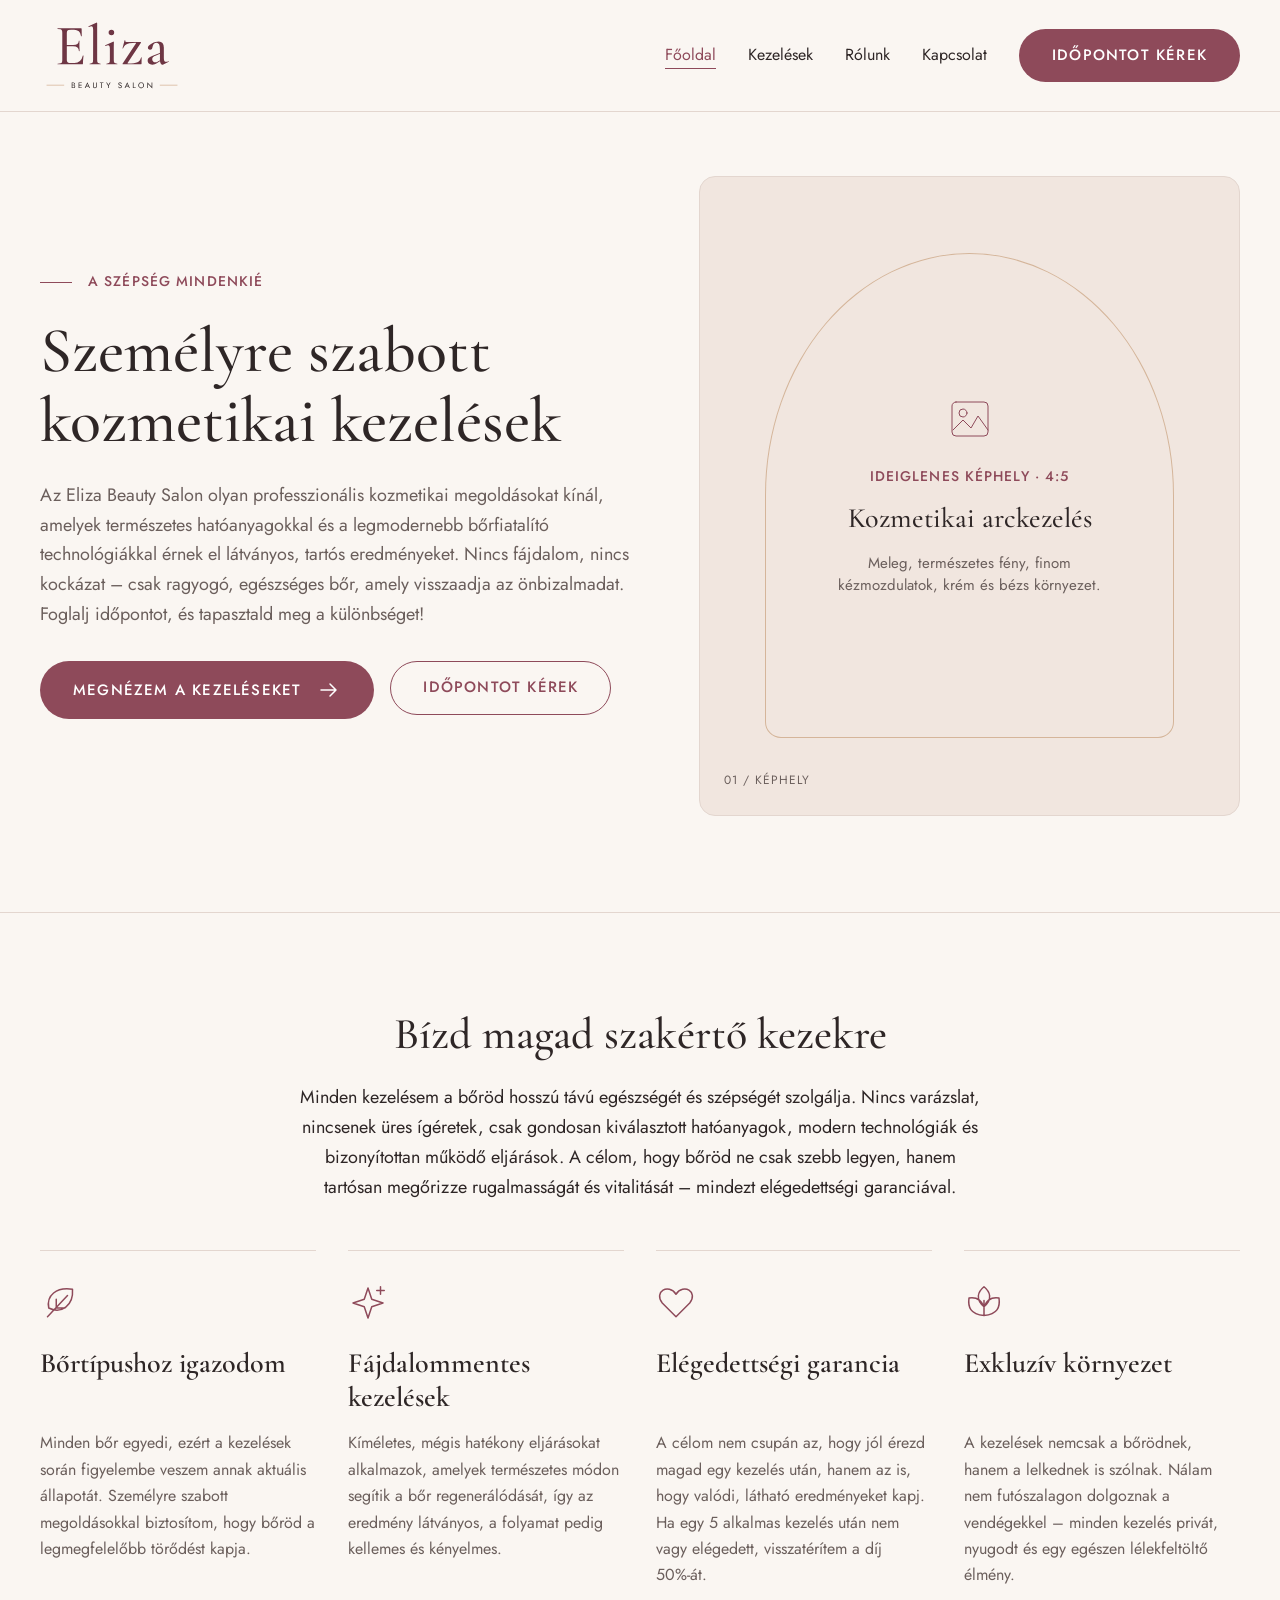
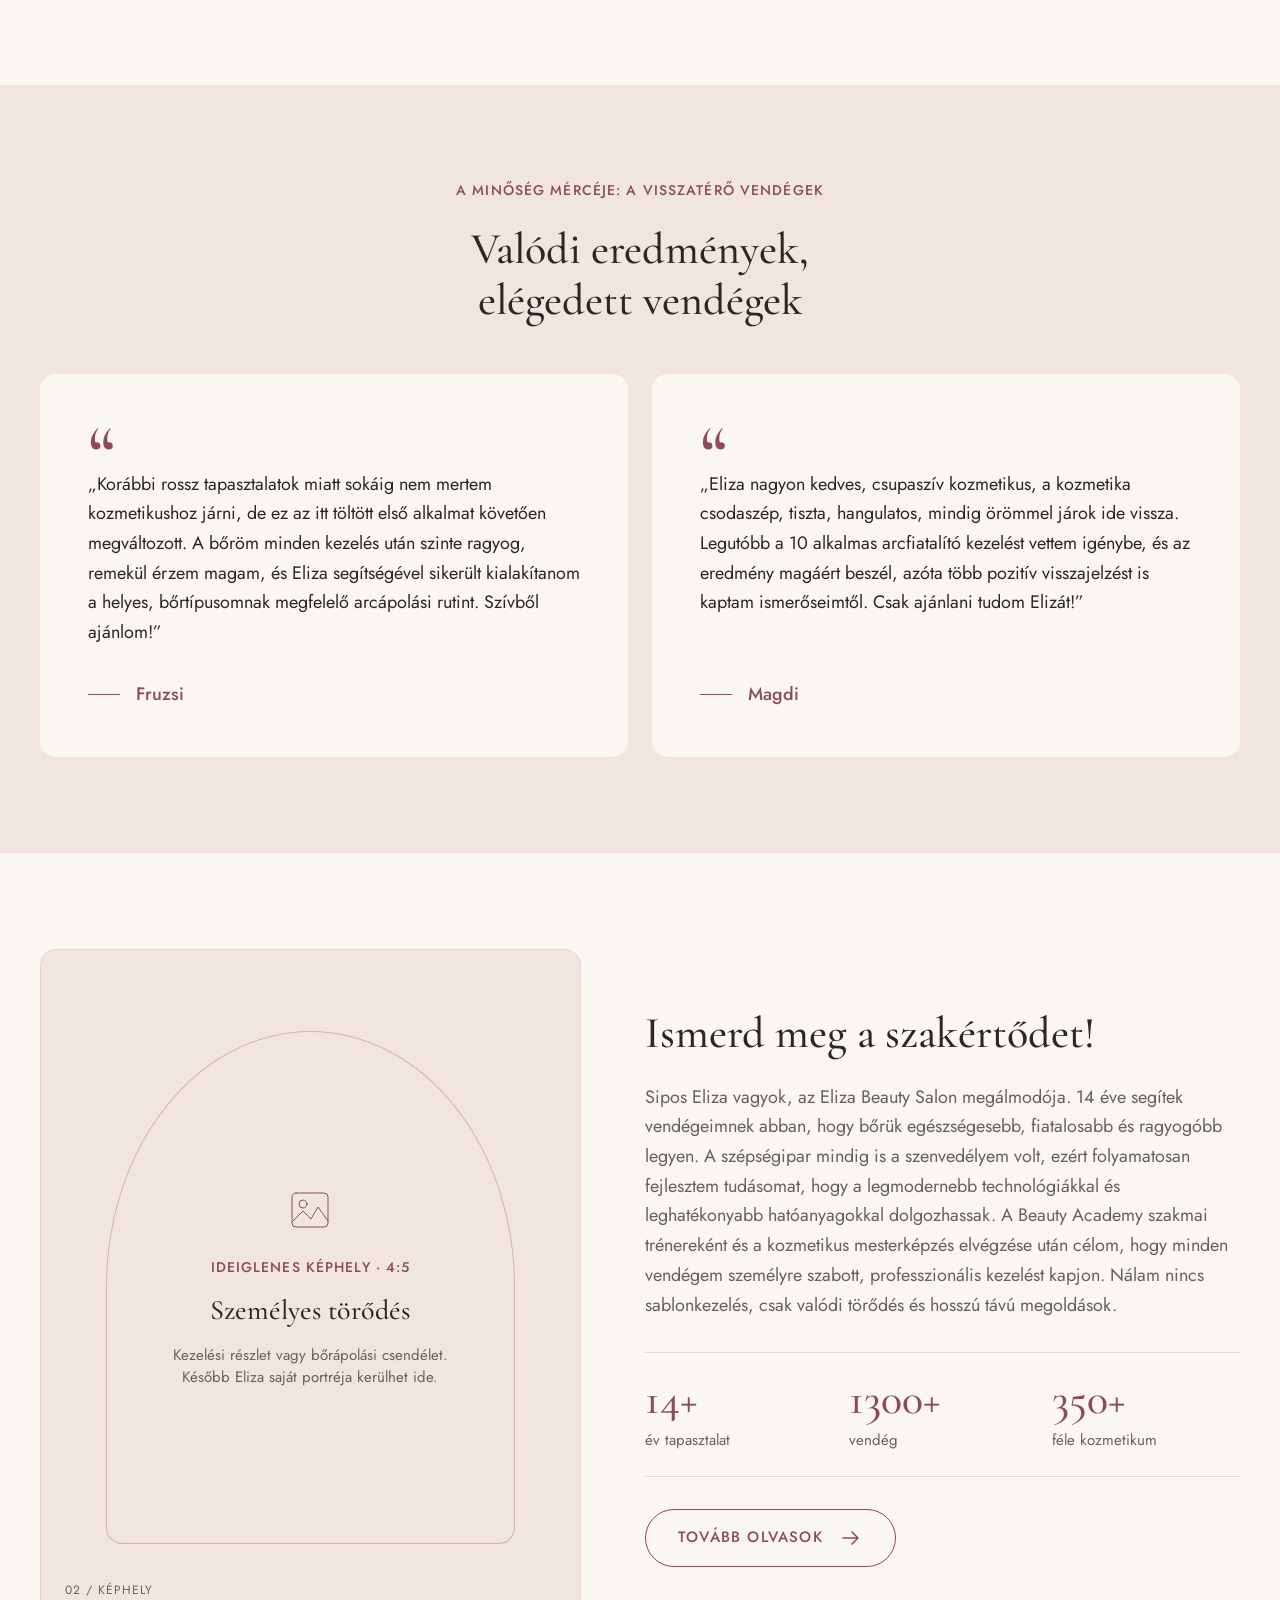
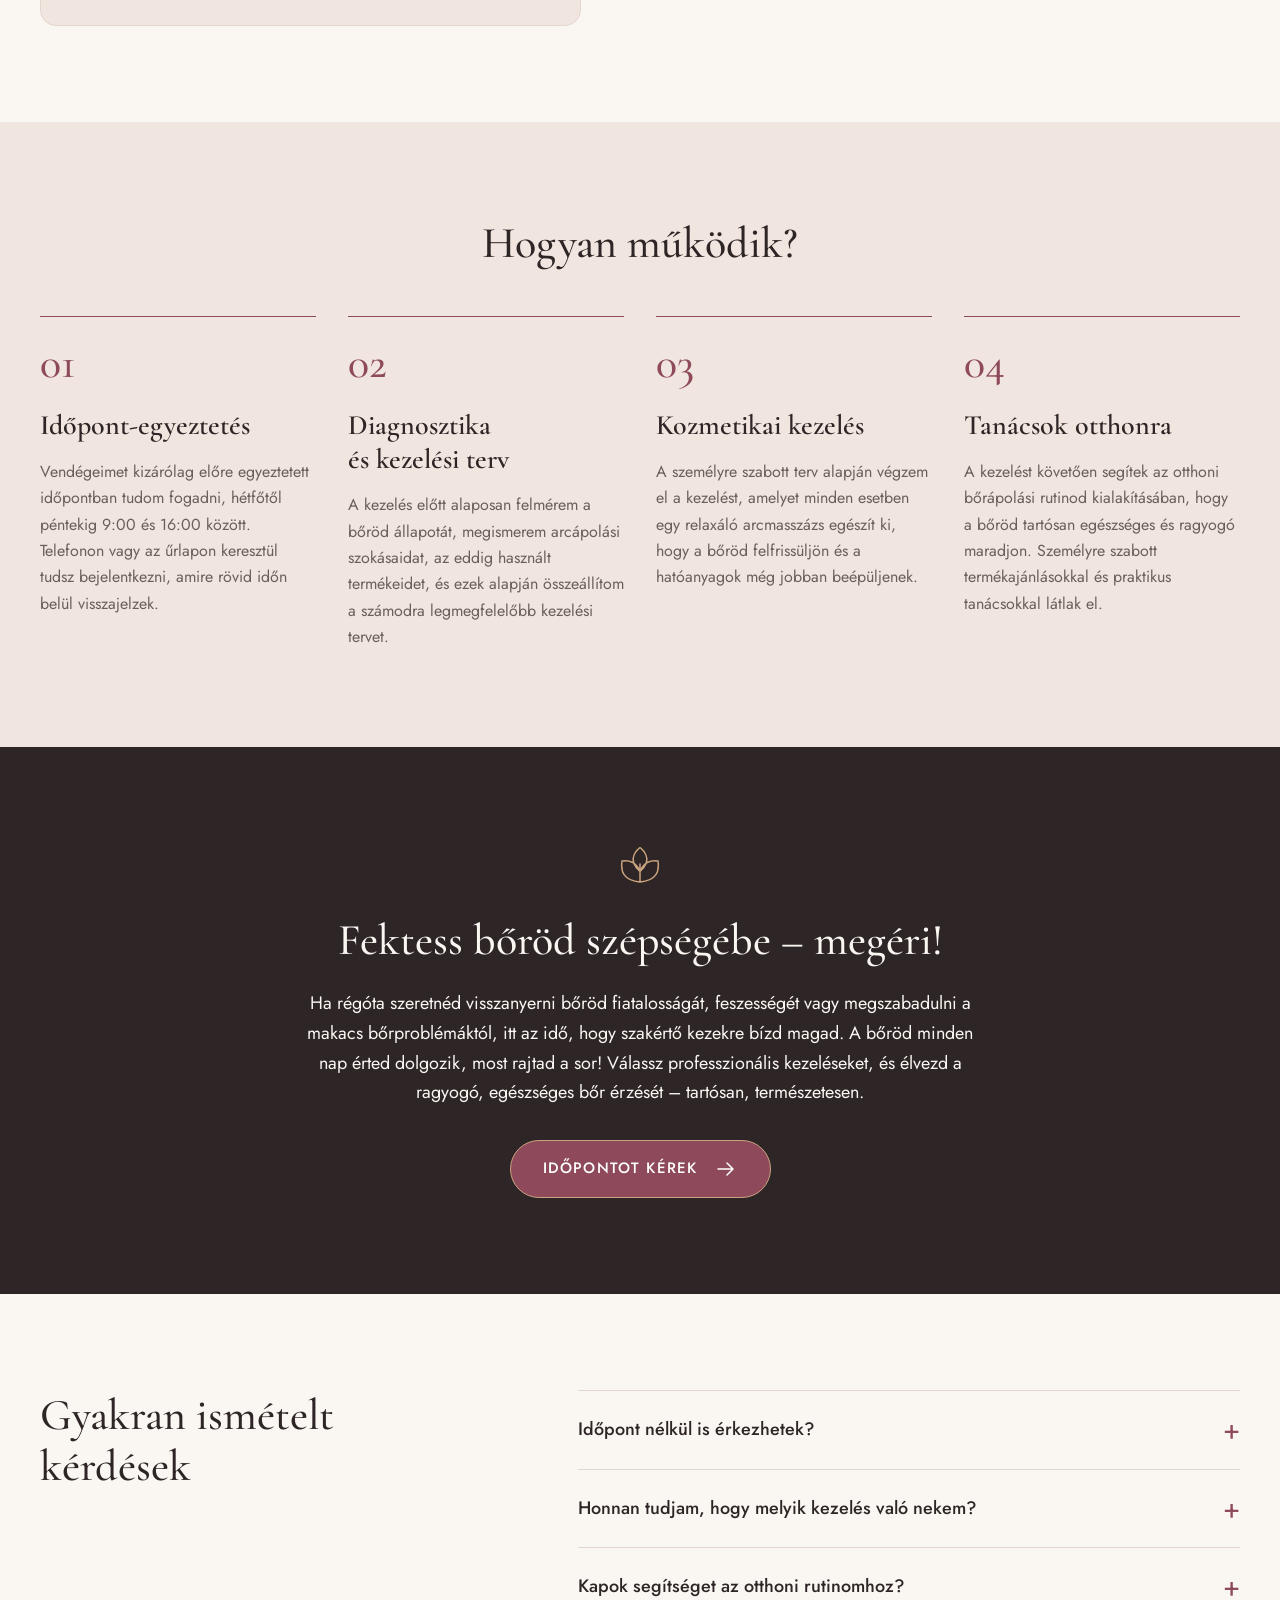
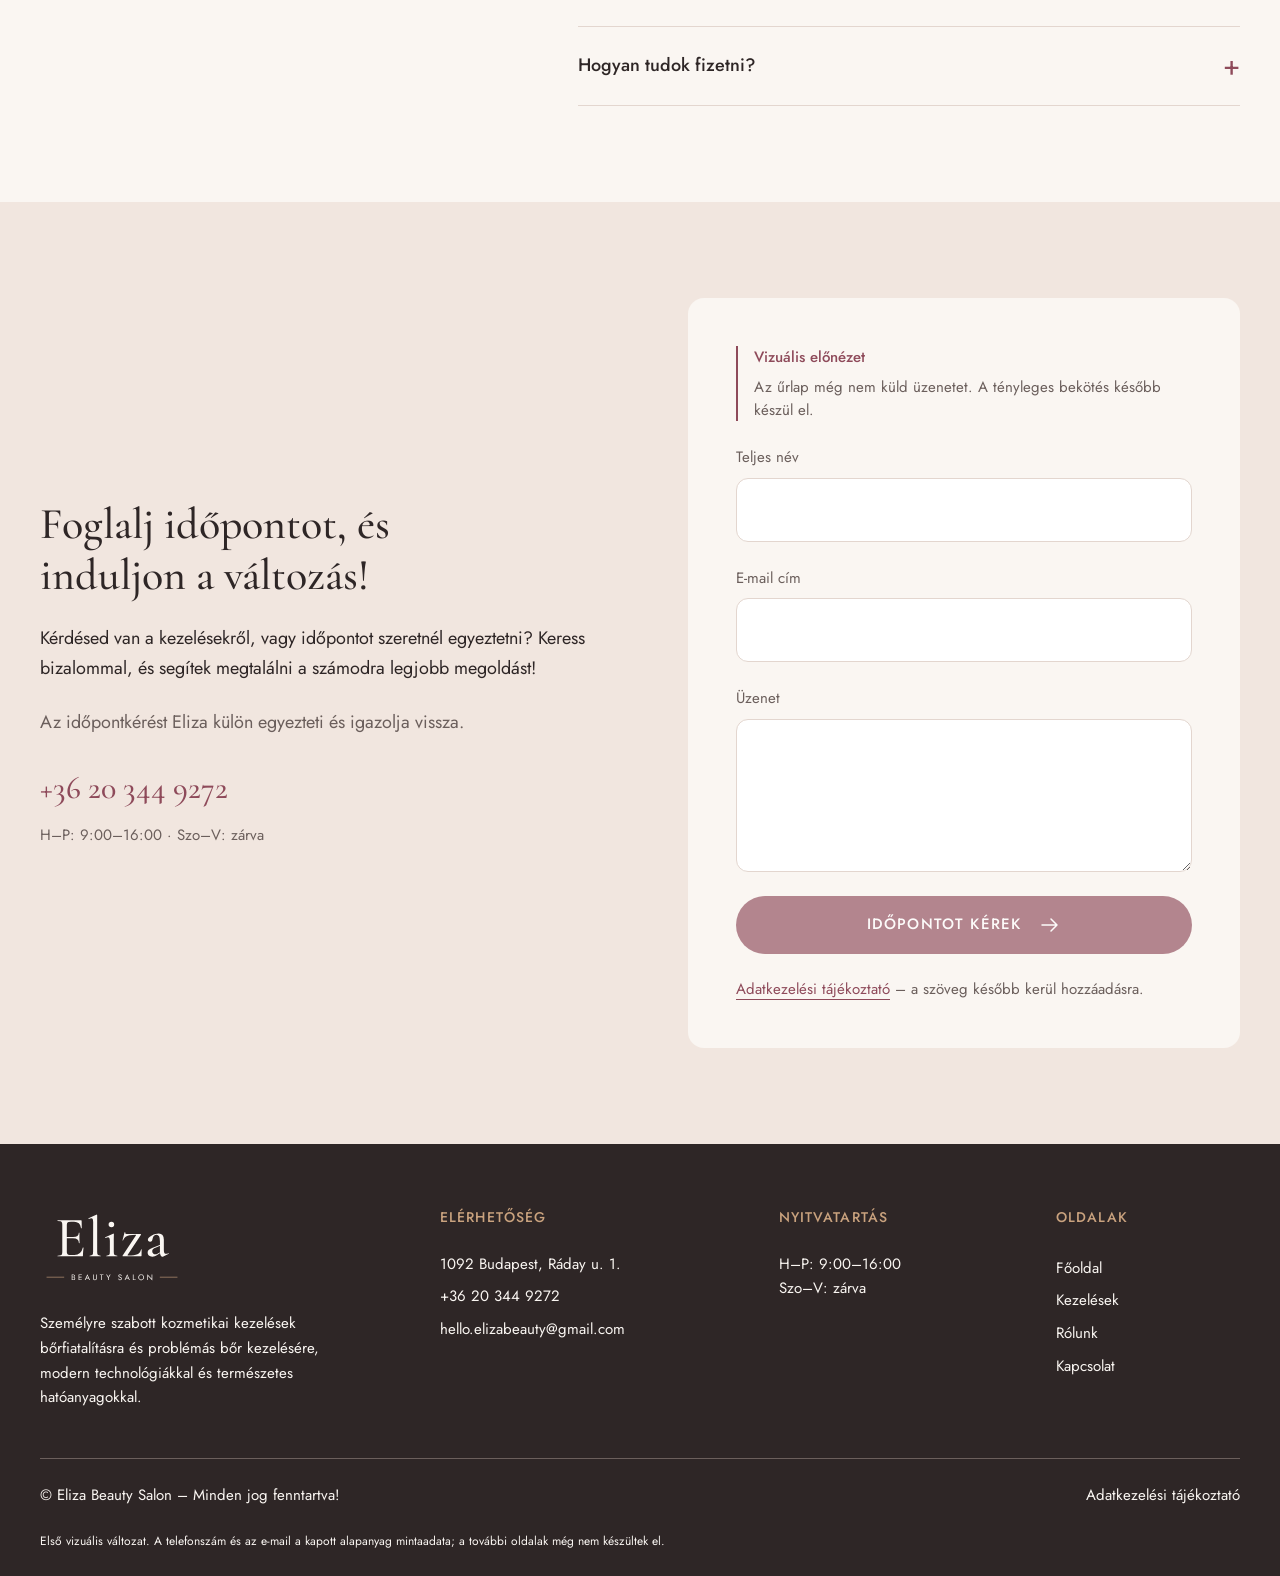
==== index.html @ 2b534ecf "feat: főoldal és közös vizuális alap" ====
<!doctype html>
<html lang="hu">
<head>
  <meta charset="utf-8">
  <meta name="viewport" content="width=device-width, initial-scale=1">
  <meta name="description" content="Eliza Beauty Salon – személyre szabott kozmetikai kezelések bőrfiatalításra és problémás bőr ápolására.">
  <meta name="robots" content="noindex, nofollow">
  <meta name="theme-color" content="#FAF6F2">
  <title>Eliza Beauty Salon – Személyre szabott kozmetikai kezelések</title>
  <link rel="icon" href="logo/favicon.svg" type="image/svg+xml">
  <link rel="alternate icon" href="logo/favicon.png" type="image/png">
  <link rel="preconnect" href="https://fonts.googleapis.com">
  <link rel="preconnect" href="https://fonts.gstatic.com" crossorigin>
  <link href="https://fonts.googleapis.com/css2?family=Cormorant+Garamond:wght@500;600&family=Jost:wght@400;500&display=swap" rel="stylesheet">
  <link rel="stylesheet" href="assets/css/styles.css">
  <script src="assets/js/main.js" defer></script>
</head>
<body>
  <a class="skip-link" href="#tartalom">Ugrás a tartalomra</a>

  <svg class="icon-definitions" xmlns="http://www.w3.org/2000/svg" aria-hidden="true">
    <symbol id="icon-arrow" viewBox="0 0 24 24"><path d="M4 12h15m-6-6 6 6-6 6"/></symbol>
    <symbol id="icon-leaf" viewBox="0 0 32 32"><path d="M26 5C13 3 5 10 7 20c10 5 20-2 19-15ZM6 27 22 10M13 20v-7m0 7h7"/></symbol>
    <symbol id="icon-spark" viewBox="0 0 32 32"><path d="m16 4 3 9 9 3-9 3-3 9-3-9-9-3 9-3ZM26 3v6m-3-3h6"/></symbol>
    <symbol id="icon-heart" viewBox="0 0 32 32"><path d="M16 27 5 16C-2 7 10 0 16 9c6-9 18-2 11 7Z"/></symbol>
    <symbol id="icon-flower" viewBox="0 0 32 32"><path d="M16 26C5 25 3 19 4 12c6-1 10 2 12 7 2-5 6-8 12-7 1 7-1 13-12 14Zm0 0V14m0 5C9 13 11 7 16 3c5 4 7 10 0 16Z"/></symbol>
    <symbol id="icon-image" viewBox="0 0 48 48"><rect x="6" y="7" width="36" height="34" rx="4"/><circle cx="17" cy="18" r="4"/><path d="m7 35 10-10 8 8 7-12 10 14"/></symbol>
  </svg>

  <header class="site-header">
    <div class="container header-inner">
      <a class="brand" href="./" aria-label="Eliza Beauty Salon – Főoldal">
        <img src="logo/logo.svg" alt="Eliza Beauty Salon" width="376" height="206">
      </a>
      <button class="menu-toggle" type="button" aria-controls="fo-navigacio" aria-expanded="false" hidden>
        <span>Menü</span><span class="menu-lines" aria-hidden="true"></span>
      </button>
      <nav class="main-nav" id="fo-navigacio" aria-label="Fő navigáció">
        <ul>
          <li><a href="./" aria-current="page">Főoldal</a></li>
          <li><a href="kezelesek/" data-pending="Kezelések">Kezelések</a></li>
          <li><a href="rolunk/" data-pending="Rólunk">Rólunk</a></li>
          <li><a href="kapcsolat/" data-pending="Kapcsolat">Kapcsolat</a></li>
        </ul>
        <a class="button button-primary header-cta" href="#idopontkeres">Időpontot kérek</a>
      </nav>
    </div>
  </header>

  <main id="tartalom" tabindex="-1">
    <section class="hero" aria-labelledby="hero-title">
      <div class="container hero-grid">
        <div class="hero-copy">
          <p class="kicker"><span class="kicker-line" aria-hidden="true"></span>A szépség mindenkié</p>
          <h1 id="hero-title">Személyre szabott kozmetikai kezelések</h1>
          <p>Az Eliza Beauty Salon olyan professzionális kozmetikai megoldásokat kínál, amelyek természetes hatóanyagokkal és a legmodernebb bőrfiatalító technológiákkal érnek el látványos, tartós eredményeket. Nincs fájdalom, nincs kockázat – csak ragyogó, egészséges bőr, amely visszaadja az önbizalmadat. Foglalj időpontot, és tapasztald meg a különbséget!</p>
          <div class="button-group">
            <a class="button button-primary" href="kezelesek/" data-pending="Kezelések">Megnézem a kezeléseket <svg class="icon" aria-hidden="true"><use href="#icon-arrow"/></svg></a>
            <a class="button button-secondary" href="#idopontkeres">Időpontot kérek</a>
          </div>
        </div>
        <figure class="image-placeholder hero-image" aria-labelledby="hero-image-caption">
          <div class="placeholder-ornament" aria-hidden="true"></div>
          <div class="placeholder-content">
            <svg class="placeholder-icon" aria-hidden="true"><use href="#icon-image"/></svg>
            <span class="kicker">Ideiglenes képhely · 4:5</span>
            <figcaption id="hero-image-caption">Kozmetikai arckezelés<span>Meleg, természetes fény, finom kézmozdulatok, krém és bézs környezet.</span></figcaption>
          </div>
          <span class="placeholder-index" aria-hidden="true">01 / KÉPHELY</span>
        </figure>
      </div>
    </section>

    <section class="section benefits-section" aria-labelledby="benefits-title">
      <div class="container">
        <div class="section-heading centered">
          <h2 id="benefits-title">Bízd magad szakértő kezekre</h2>
          <p>Minden kezelésem a bőröd hosszú távú egészségét és szépségét szolgálja. Nincs varázslat, nincsenek üres ígéretek, csak gondosan kiválasztott hatóanyagok, modern technológiák és bizonyítottan működő eljárások. A célom, hogy bőröd ne csak szebb legyen, hanem tartósan megőrizze rugalmasságát és vitalitását – mindezt elégedettségi garanciával.</p>
        </div>
        <div class="benefits-grid">
          <article class="benefit">
            <svg class="feature-icon" aria-hidden="true"><use href="#icon-leaf"/></svg>
            <h3>Bőrtípushoz igazodom</h3>
            <p>Minden bőr egyedi, ezért a kezelések során figyelembe veszem annak aktuális állapotát. Személyre szabott megoldásokkal biztosítom, hogy bőröd a legmegfelelőbb törődést kapja.</p>
          </article>
          <article class="benefit">
            <svg class="feature-icon" aria-hidden="true"><use href="#icon-spark"/></svg>
            <h3>Fájdalommentes kezelések</h3>
            <p>Kíméletes, mégis hatékony eljárásokat alkalmazok, amelyek természetes módon segítik a bőr regenerálódását, így az eredmény látványos, a folyamat pedig kellemes és kényelmes.</p>
          </article>
          <article class="benefit">
            <svg class="feature-icon" aria-hidden="true"><use href="#icon-heart"/></svg>
            <h3>Elégedettségi garancia</h3>
            <p>A célom nem csupán az, hogy jól érezd magad egy kezelés után, hanem az is, hogy valódi, látható eredményeket kapj. Ha egy 5 alkalmas kezelés után nem vagy elégedett, visszatérítem a díj 50%-át.</p>
          </article>
          <article class="benefit">
            <svg class="feature-icon" aria-hidden="true"><use href="#icon-flower"/></svg>
            <h3>Exkluzív környezet</h3>
            <p>A kezelések nemcsak a bőrödnek, hanem a lelkednek is szólnak. Nálam nem futószalagon dolgoznak a vendégekkel – minden kezelés privát, nyugodt és egy egészen lélekfeltöltő élmény.</p>
          </article>
        </div>
      </div>
    </section>

    <section class="section testimonials-section" aria-labelledby="testimonials-title">
      <div class="container">
        <div class="section-heading centered">
          <p class="kicker">A minőség mércéje: a visszatérő vendégek</p>
          <h2 id="testimonials-title">Valódi eredmények,<br>elégedett vendégek</h2>
        </div>
        <div class="testimonials-grid">
          <figure class="testimonial">
            <span class="quote-mark" aria-hidden="true">“</span>
            <blockquote><p>„Korábbi rossz tapasztalatok miatt sokáig nem mertem kozmetikushoz járni, de ez az itt töltött első alkalmat követően megváltozott. A bőröm minden kezelés után szinte ragyog, remekül érzem magam, és Eliza segítségével sikerült kialakítanom a helyes, bőrtípusomnak megfelelő arcápolási rutint. Szívből ajánlom!”</p></blockquote>
            <figcaption><span class="author-line" aria-hidden="true"></span>Fruzsi</figcaption>
          </figure>
          <figure class="testimonial">
            <span class="quote-mark" aria-hidden="true">“</span>
            <blockquote><p>„Eliza nagyon kedves, csupaszív kozmetikus, a kozmetika csodaszép, tiszta, hangulatos, mindig örömmel járok ide vissza. Legutóbb a 10 alkalmas arcfiatalító kezelést vettem igénybe, és az eredmény magáért beszél, azóta több pozitív visszajelzést is kaptam ismerőseimtől. Csak ajánlani tudom Elizát!”</p></blockquote>
            <figcaption><span class="author-line" aria-hidden="true"></span>Magdi</figcaption>
          </figure>
        </div>
      </div>
    </section>

    <section class="section about-section" aria-labelledby="about-title">
      <div class="container about-grid">
        <figure class="image-placeholder about-image" aria-labelledby="about-image-caption">
          <div class="placeholder-ornament" aria-hidden="true"></div>
          <div class="placeholder-content">
            <svg class="placeholder-icon" aria-hidden="true"><use href="#icon-image"/></svg>
            <span class="kicker">Ideiglenes képhely · 4:5</span>
            <figcaption id="about-image-caption">Személyes törődés<span>Kezelési részlet vagy bőrápolási csendélet. Később Eliza saját portréja kerülhet ide.</span></figcaption>
          </div>
          <span class="placeholder-index" aria-hidden="true">02 / KÉPHELY</span>
        </figure>
        <div class="about-copy">
          <h2 id="about-title">Ismerd meg a szakértődet!</h2>
          <p>Sipos Eliza vagyok, az Eliza Beauty Salon megálmodója. 14 éve segítek vendégeimnek abban, hogy bőrük egészségesebb, fiatalosabb és ragyogóbb legyen. A szépségipar mindig is a szenvedélyem volt, ezért folyamatosan fejlesztem tudásomat, hogy a legmodernebb technológiákkal és leghatékonyabb hatóanyagokkal dolgozhassak. A Beauty Academy szakmai trénereként és a kozmetikus mesterképzés elvégzése után célom, hogy minden vendégem személyre szabott, professzionális kezelést kapjon. Nálam nincs sablonkezelés, csak valódi törődés és hosszú távú megoldások.</p>
          <dl class="stats">
            <div><dt>év tapasztalat</dt><dd>14+</dd></div>
            <div><dt>vendég</dt><dd>1300+</dd></div>
            <div><dt>féle kozmetikum</dt><dd>350+</dd></div>
          </dl>
          <a class="button button-secondary" href="rolunk/" data-pending="Rólunk">Tovább olvasok <svg class="icon" aria-hidden="true"><use href="#icon-arrow"/></svg></a>
        </div>
      </div>
    </section>

    <section class="section process-section" aria-labelledby="process-title">
      <div class="container">
        <div class="section-heading centered"><h2 id="process-title">Hogyan működik?</h2></div>
        <ol class="process-grid">
          <li><span class="step-number" aria-hidden="true">01</span><h3>Időpont-egyeztetés</h3><p>Vendégeimet kizárólag előre egyeztetett időpontban tudom fogadni, hétfőtől péntekig 9:00 és 16:00 között. Telefonon vagy az űrlapon keresztül tudsz bejelentkezni, amire rövid időn belül visszajelzek.</p></li>
          <li><span class="step-number" aria-hidden="true">02</span><h3>Diagnosztika és kezelési terv</h3><p>A kezelés előtt alaposan felmérem a bőröd állapotát, megismerem arcápolási szokásaidat, az eddig használt termékeidet, és ezek alapján összeállítom a számodra legmegfelelőbb kezelési tervet.</p></li>
          <li><span class="step-number" aria-hidden="true">03</span><h3>Kozmetikai kezelés</h3><p>A személyre szabott terv alapján végzem el a kezelést, amelyet minden esetben egy relaxáló arcmasszázs egészít ki, hogy a bőröd felfrissüljön és a hatóanyagok még jobban beépüljenek.</p></li>
          <li><span class="step-number" aria-hidden="true">04</span><h3>Tanácsok otthonra</h3><p>A kezelést követően segítek az otthoni bőrápolási rutinod kialakításában, hogy a bőröd tartósan egészséges és ragyogó maradjon. Személyre szabott termékajánlásokkal és praktikus tanácsokkal látlak el.</p></li>
        </ol>
      </div>
    </section>

    <section class="section callout-section" aria-labelledby="callout-title">
      <div class="container callout-inner">
        <svg class="callout-flower" aria-hidden="true"><use href="#icon-flower"/></svg>
        <h2 id="callout-title">Fektess bőröd szépségébe – megéri!</h2>
        <p>Ha régóta szeretnéd visszanyerni bőröd fiatalosságát, feszességét vagy megszabadulni a makacs bőrproblémáktól, itt az idő, hogy szakértő kezekre bízd magad. A bőröd minden nap érted dolgozik, most rajtad a sor! Válassz professzionális kezeléseket, és élvezd a ragyogó, egészséges bőr érzését – tartósan, természetesen.</p>
        <a class="button button-primary" href="#idopontkeres">Időpontot kérek <svg class="icon" aria-hidden="true"><use href="#icon-arrow"/></svg></a>
      </div>
    </section>

    <section class="section faq-section" aria-labelledby="faq-title">
      <div class="container faq-grid">
        <h2 id="faq-title">Gyakran ismételt kérdések</h2>
        <div class="faq-list">
          <details><summary>Időpont nélkül is érkezhetek?</summary><div class="faq-answer"><p>Nem, a kozmetikámban kizárólag időpontra fogadok vendégeket.</p></div></details>
          <details><summary>Honnan tudjam, hogy melyik kezelés való nekem?</summary><div class="faq-answer"><p>Az első találkozás alkalmával a kezelés előtt diagnosztizálom a bőrödet, és felvázolom a kezelési tervet.</p></div></details>
          <details><summary>Kapok segítséget az otthoni rutinomhoz?</summary><div class="faq-answer"><p>Igen, természetesen! Az első alkalmat követően elmondom, hogy mire figyelj a mindennapokban, milyen termékeket használj, hogy a bőröd a lehető legjobb törődést kapja.</p></div></details>
          <details><summary>Hogyan tudok fizetni?</summary><div class="faq-answer"><p>Bankkártyával és készpénzzel is fizethetsz a szalonban.</p></div></details>
        </div>
      </div>
    </section>

    <section class="section contact-section" id="idopontkeres" aria-labelledby="contact-title">
      <div class="container contact-grid">
        <div class="contact-copy">
          <h2 id="contact-title">Foglalj időpontot, és induljon a változás!</h2>
          <p>Kérdésed van a kezelésekről, vagy időpontot szeretnél egyeztetni? Keress bizalommal, és segítek megtalálni a számodra legjobb megoldást!</p>
          <p class="confirmation-note">Az időpontkérést Eliza külön egyezteti és igazolja vissza.</p>
          <a class="contact-phone" href="tel:+36203449272">+36 20 344 9272</a>
          <p class="small-text">H–P: 9:00–16:00 · Szo–V: zárva</p>
        </div>
        <div class="form-card">
          <p class="preview-note" id="form-preview-note"><strong>Vizuális előnézet</strong>Az űrlap még nem küld üzenetet. A tényleges bekötés később készül el.</p>
          <form aria-label="Időpontkérő űrlap – inaktív előnézet" aria-describedby="form-preview-note" data-preview-form>
            <fieldset disabled>
              <legend class="sr-only">Időpontkérés – a mezők ebben az előnézetben inaktívak</legend>
              <label for="full-name">Teljes név</label>
              <input id="full-name" type="text" autocomplete="name">
              <label for="email">E-mail cím</label>
              <input id="email" type="email" autocomplete="email">
              <label for="message">Üzenet</label>
              <textarea id="message" rows="4"></textarea>
              <button class="button button-primary" type="submit" disabled>Időpontot kérek <svg class="icon" aria-hidden="true"><use href="#icon-arrow"/></svg></button>
            </fieldset>
          </form>
          <p class="small-text privacy-note"><a href="adatkezeles/" data-pending="Adatkezelési tájékoztató">Adatkezelési tájékoztató</a> – a szöveg később kerül hozzáadásra.</p>
        </div>
      </div>
    </section>
  </main>

  <footer class="site-footer">
    <div class="container footer-grid">
      <div class="footer-brand">
        <a href="./" aria-label="Eliza Beauty Salon – Főoldal"><img src="logo/logo-feher.svg" alt="Eliza Beauty Salon" width="376" height="206" loading="lazy"></a>
        <p>Személyre szabott kozmetikai kezelések bőrfiatalításra és problémás bőr kezelésére, modern technológiákkal és természetes hatóanyagokkal.</p>
      </div>
      <div><h2 class="footer-heading">Elérhetőség</h2><address><p>1092 Budapest, Ráday u. 1.</p><p><a href="tel:+36203449272">+36 20 344 9272</a></p><p><a href="mailto:hello.elizabeauty@gmail.com">hello.elizabeauty@gmail.com</a></p></address></div>
      <div><h2 class="footer-heading">Nyitvatartás</h2><p>H–P: 9:00–16:00<br>Szo–V: zárva</p></div>
      <nav aria-label="Lábléc navigáció"><h2 class="footer-heading">Oldalak</h2><ul><li><a href="./" aria-current="page">Főoldal</a></li><li><a href="kezelesek/" data-pending="Kezelések">Kezelések</a></li><li><a href="rolunk/" data-pending="Rólunk">Rólunk</a></li><li><a href="kapcsolat/" data-pending="Kapcsolat">Kapcsolat</a></li></ul></nav>
    </div>
    <div class="container footer-bottom"><p>© Eliza Beauty Salon – Minden jog fenntartva!</p><a href="adatkezeles/" data-pending="Adatkezelési tájékoztató">Adatkezelési tájékoztató</a></div>
    <p class="container preview-footer-note">Első vizuális változat. A telefonszám és az e-mail a kapott alapanyag mintaadata; a további oldalak még nem készültek el.</p>
  </footer>

  <dialog class="preview-dialog" aria-labelledby="preview-dialog-title" aria-describedby="preview-dialog-text">
    <h2 id="preview-dialog-title">Ez az oldal később készül el</h2>
    <p id="preview-dialog-text">Ebben a vizuális változatban csak a Főoldal tekinthető meg.</p>
    <form method="dialog"><button class="button button-primary" autofocus>Vissza a Főoldalhoz</button></form>
  </dialog>
</body>
</html>
---- assets/css/styles.css ----
:root {
  color-scheme: light;
  --rose: #8e4a5a;
  --rose-dark: #6e3644;
  --sand: #c9a27e;
  --cream: #faf6f2;
  --powder: #f1e6df;
  --cocoa: #2e2626;
  --muted: #6b5f5c;
  --line: #e3d6cf;
  --white: #fff;
  --font-body: "Jost", Arial, sans-serif;
  --font-heading: "Cormorant Garamond", Georgia, serif;
  --space-1: 8px;
  --space-2: 16px;
  --space-3: 24px;
  --space-4: 32px;
  --space-6: 48px;
  --space-8: 64px;
  --space-12: 96px;
  --space-16: 128px;
  --section-space: var(--space-8);
  --header-offset: 112px;
}

*, *::before, *::after { box-sizing: border-box; }
html { scroll-behavior: smooth; scroll-padding-top: var(--header-offset); }
body { margin: 0; background: var(--cream); color: var(--cocoa); font: 400 16px/1.65 var(--font-body); }
img, svg { display: block; max-width: 100%; }
img { height: auto; }
a { color: var(--rose); text-underline-offset: 5px; }
a:hover { color: var(--rose-dark); }
button, input, textarea { font: inherit; }
button { cursor: pointer; }
button:disabled { cursor: not-allowed; }
button, a { -webkit-tap-highlight-color: transparent; }
:focus-visible { outline: 3px solid var(--rose-dark); outline-offset: 5px; }
main:focus { outline: none; }
h1, h2, h3, p, figure, blockquote, dl { margin: 0; }
h1, h2, h3 { font-family: var(--font-heading); font-weight: 500; text-wrap: balance; }
h1 { font-size: 40px; line-height: 1.1; }
h2 { font-size: 32px; line-height: 1.15; }
h3 { font-size: 24px; line-height: 1.2; font-weight: 600; }
p { max-width: 680px; }
p + p { margin-top: var(--space-3); }
ul, ol { margin: 0; padding: 0; }
address { font-style: normal; }
[hidden] { display: none !important; }
.sr-only, .icon-definitions { position: absolute; width: 1px; height: 1px; padding: 0; overflow: hidden; clip-path: inset(50%); white-space: nowrap; border: 0; }
.container { width: min(1200px, calc(100% - 40px)); margin-inline: auto; }
.section { padding-block: var(--section-space); }
.section-heading { max-width: 680px; margin-bottom: var(--space-6); }
.section-heading h2 + p { margin-top: var(--space-3); }
.centered { text-align: center; margin-inline: auto; }
.kicker { color: var(--rose); font-size: 13px; font-weight: 500; line-height: 1.4; letter-spacing: .08em; text-transform: uppercase; }
.kicker + h1, .kicker + h2 { margin-top: var(--space-3); }
.small-text { font-size: 14px; line-height: 1.5; }
.skip-link { position: fixed; top: 8px; left: 20px; z-index: 20; padding: 16px 24px; background: var(--cocoa); color: var(--cream); border-radius: 8px; transform: translateY(-180%); }
.skip-link:focus { transform: translateY(0); color: var(--cream); }
.button { display: inline-flex; justify-content: center; align-items: center; gap: var(--space-2); min-height: 48px; padding: 16px 32px; border: 1px solid transparent; border-radius: 999px; font-size: 15px; line-height: 1.3; font-weight: 500; letter-spacing: .08em; text-transform: uppercase; text-decoration: none; text-align: center; transition: background-color .2s, color .2s, border-color .2s; }
.button-primary { background: var(--rose); color: var(--white); }
.button-primary:hover { background: var(--rose-dark); color: var(--white); }
.button-secondary { color: var(--rose); border-color: var(--rose); background: transparent; }
.button-secondary:hover { background: var(--powder); color: var(--rose-dark); border-color: var(--rose-dark); }
.button:disabled { background: var(--rose); color: var(--white); opacity: .65; }
.button-group { display: flex; flex-wrap: wrap; gap: var(--space-2); margin-top: var(--space-4); }
.icon { width: 24px; height: 24px; flex-shrink: 0; fill: none; stroke: currentColor; stroke-width: 1.5; stroke-linecap: round; stroke-linejoin: round; }

/* Shared header: without JavaScript the navigation stays visible. */
.site-header { background: var(--cream); border-bottom: 1px solid var(--line); position: relative; z-index: 10; }
.header-inner { display: flex; flex-wrap: wrap; justify-content: space-between; align-items: center; gap: var(--space-2); padding-block: var(--space-2); }
.brand { display: block; flex-shrink: 0; }
.brand img { width: 120px; }
.main-nav { width: 100%; padding-block: var(--space-2); }
.main-nav ul { display: flex; flex-wrap: wrap; list-style: none; gap: 8px 24px; }
.main-nav li a { display: block; padding-block: 12px; color: var(--cocoa); font-size: 16px; text-decoration: none; }
.main-nav a[aria-current="page"] { color: var(--rose); text-decoration: underline; text-decoration-thickness: 1px; text-underline-offset: 8px; }
.main-nav li a:hover { color: var(--rose); }
.header-cta { margin-top: var(--space-2); }
.menu-toggle { display: inline-flex; align-items: center; gap: 16px; min-height: 48px; background: transparent; border: 1px solid var(--line); border-radius: 999px; color: var(--cocoa); padding: 8px 16px; font-size: 15px; }
.menu-lines { width: 20px; height: 12px; border-block: 1px solid currentColor; position: relative; }
.menu-lines::after { content: ""; position: absolute; top: 5px; left: 0; width: 20px; border-top: 1px solid currentColor; }
.menu-toggle[aria-expanded="true"] .menu-lines { border: 0; }
.menu-toggle[aria-expanded="true"] .menu-lines::before, .menu-toggle[aria-expanded="true"] .menu-lines::after { content: ""; position: absolute; top: 5px; left: 0; width: 20px; border-top: 1px solid currentColor; transform: rotate(45deg); }
.menu-toggle[aria-expanded="true"] .menu-lines::after { transform: rotate(-45deg); }
.nav-ready .main-nav { display: none; }
.nav-ready .main-nav.is-open { display: block; }

@media (max-width: 1023px) {
  .main-nav ul { display: grid; grid-template-columns: minmax(0, 1fr); gap: 0; }
  .main-nav li a { min-height: 48px; border-bottom: 1px solid var(--line); }
  .header-cta { width: 100%; margin-top: var(--space-3); }
}

/* Home page. Shared components remain available for the later pages. */
.hero { padding-block: var(--space-6) var(--space-8); }
.hero-grid, .about-grid, .contact-grid { display: grid; gap: var(--space-6); align-items: center; }
.hero-copy h1 { max-width: 540px; }
.hero-copy > p:not(.kicker) { margin-top: var(--space-3); color: var(--muted); }
.hero-copy .kicker { display: flex; align-items: center; gap: 16px; }
.kicker-line { width: 32px; height: 1px; background: var(--rose); flex-shrink: 0; }
.image-placeholder { aspect-ratio: 4 / 5; position: relative; display: grid; place-items: center; overflow: hidden; border-radius: 16px; background: var(--powder); border: 1px solid var(--line); isolation: isolate; }
.placeholder-content { position: relative; z-index: 1; width: calc(100% - 64px); padding: 32px 16px; text-align: center; }
.placeholder-icon { width: 48px; height: 48px; margin: 0 auto 24px; fill: none; stroke: var(--rose); stroke-width: 1; stroke-linecap: round; stroke-linejoin: round; }
.placeholder-content .kicker { display: block; }
.placeholder-content figcaption { margin-top: 16px; font: 500 28px/1.2 var(--font-heading); }
.placeholder-content figcaption span { display: block; margin: 16px auto 0; max-width: 280px; font: 400 15px/1.5 var(--font-body); color: var(--muted); }
.placeholder-ornament { position: absolute; width: 76%; height: 76%; border: 1px solid var(--sand); border-radius: 50% 50% 16px 16px; opacity: .7; }
.placeholder-index { position: absolute; bottom: 24px; left: 24px; color: var(--muted); font-size: 12px; letter-spacing: .08em; }
.benefits-section { border-top: 1px solid var(--line); }
.benefits-grid { display: grid; gap: var(--space-4); }
.benefit { border-top: 1px solid var(--line); padding-top: var(--space-4); }
.feature-icon { width: 40px; height: 40px; margin-bottom: var(--space-3); fill: none; stroke: var(--rose); stroke-width: 1.2; stroke-linecap: round; stroke-linejoin: round; }
.benefit p { margin-top: var(--space-2); color: var(--muted); }
.testimonials-section { background: var(--powder); }
.testimonials-grid { display: grid; gap: var(--space-3); }
.testimonial { background: var(--cream); border-radius: 16px; padding: var(--space-4); display: flex; flex-direction: column; }
.quote-mark { font: 500 80px/.8 var(--font-heading); color: var(--rose); height: 48px; }
.testimonial blockquote { flex-grow: 1; }
.testimonial figcaption { display: flex; align-items: center; gap: 16px; margin-top: var(--space-4); color: var(--rose); font-weight: 500; }
.author-line { height: 1px; width: 32px; background: var(--rose); }
.about-image { background: var(--powder); }
.about-copy > p { margin-top: var(--space-3); color: var(--muted); }
.stats { display: grid; grid-template-columns: repeat(3, minmax(0, 1fr)); gap: 16px; margin-block: var(--space-4); padding-block: var(--space-3); border-block: 1px solid var(--line); }
.stats div { display: flex; flex-direction: column; gap: 8px; }
.stats dd { order: -1; margin: 0; font: 500 36px/1 var(--font-heading); color: var(--rose); }
.stats dt { color: var(--muted); font-size: 14px; line-height: 1.5; }
.process-section { background: var(--powder); }
.process-grid { list-style: none; display: grid; gap: var(--space-4); }
.step-number { display: block; color: var(--rose); font: 500 44px/1 var(--font-heading); margin-bottom: var(--space-3); }
.process-grid li { border-top: 1px solid var(--rose); padding-top: var(--space-3); }
.process-grid p { margin-top: var(--space-2); color: var(--muted); }
.callout-section { background: var(--cocoa); color: var(--cream); }
.callout-inner { max-width: 800px; text-align: center; }
.callout-flower { width: 48px; height: 48px; fill: none; stroke: var(--sand); stroke-width: 1; stroke-linecap: round; stroke-linejoin: round; margin: 0 auto var(--space-3); }
.callout-inner p { margin: var(--space-3) auto var(--space-4); }
.callout-section .button-primary { border-color: var(--sand); }
.callout-section :focus-visible { outline-color: var(--cream); }
.faq-grid { display: grid; gap: var(--space-4); }
.faq-list { border-top: 1px solid var(--line); }
.faq-list details { border-bottom: 1px solid var(--line); }
.faq-list summary { display: flex; align-items: center; justify-content: space-between; gap: 24px; padding-block: var(--space-3); list-style: none; cursor: pointer; font-weight: 500; }
.faq-list summary::-webkit-details-marker { display: none; }
.faq-list summary::after { content: "+"; font-size: 28px; font-weight: 400; line-height: 1; flex-shrink: 0; color: var(--rose); }
.faq-list details[open] summary::after { content: "−"; }
.faq-answer { padding-bottom: var(--space-3); padding-right: var(--space-4); color: var(--muted); }
.contact-section { background: var(--powder); }
.contact-copy > p { margin-top: var(--space-3); }
.confirmation-note { color: var(--muted); }
.contact-phone { display: inline-block; font: 500 32px/1.2 var(--font-heading); text-decoration: none; margin-top: var(--space-4); }
.contact-copy .small-text { margin-top: var(--space-2); color: var(--muted); }
.form-card { background: var(--cream); border-radius: 16px; padding: var(--space-3); }
.preview-note { border-left: 2px solid var(--rose); padding-left: var(--space-2); color: var(--muted); font-size: 14px; line-height: 1.5; margin-bottom: var(--space-3); }
.preview-note strong { display: block; color: var(--rose); font-weight: 500; margin-bottom: 8px; }
fieldset { min-width: 0; border: 0; margin: 0; padding: 0; }
label { display: block; color: var(--muted); font-size: 14px; margin-bottom: 8px; }
input, textarea { display: block; width: 100%; border: 1px solid var(--line); border-radius: 12px; padding: 16px; background: var(--white); color: var(--cocoa); margin-bottom: var(--space-3); }
input:focus, textarea:focus { border-color: var(--rose); }
input:disabled, textarea:disabled { opacity: 1; cursor: not-allowed; }
textarea { resize: vertical; min-height: 128px; }
.form-card .button { width: 100%; }
.privacy-note { margin-top: var(--space-3); color: var(--muted); }

/* Shared footer. */
.site-footer { background: var(--cocoa); color: var(--cream); padding-top: var(--space-8); }
.footer-grid { display: grid; gap: var(--space-4); }
.footer-brand img { width: 144px; margin-bottom: var(--space-3); }
.footer-brand p { max-width: 320px; }
.site-footer p, .site-footer a { font-size: 14px; }
.site-footer a { color: var(--cream); text-decoration: none; }
.site-footer a:hover { text-decoration: underline; }
.site-footer :focus-visible { outline-color: var(--cream); }
.footer-heading { font: 500 14px/1.4 var(--font-body); letter-spacing: .08em; text-transform: uppercase; margin-bottom: var(--space-3); color: var(--sand); }
.site-footer ul { list-style: none; }
.site-footer li a { display: inline-block; padding-block: 4px; }
.site-footer address p + p { margin-top: 8px; }
.footer-bottom { display: flex; flex-direction: column; gap: 16px; border-top: 1px solid var(--muted); margin-top: var(--space-6); padding-top: var(--space-3); }
.site-footer .preview-footer-note { max-width: 1200px; padding-block: var(--space-3); font-size: 12px; }

.preview-dialog { background: var(--cream); color: var(--cocoa); width: min(560px, calc(100% - 40px)); max-height: calc(100dvh - 40px); padding: 32px; border: 1px solid var(--line); border-radius: 16px; }
.preview-dialog::backdrop { background: rgb(46 38 38 / .55); }
.preview-dialog p { margin-block: 24px; }
.preview-dialog h2 { font-size: 32px; }

@media (min-width: 768px) {
  body { font-size: 18px; }
  .kicker { font-size: 14px; }
  .container { width: min(1200px, calc(100% - 64px)); }
  h1 { font-size: 52px; }
  h2 { font-size: 38px; }
  h3 { font-size: 26px; }
  .hero-grid { grid-template-columns: 1.1fr 1fr; gap: 32px; }
  .hero-image { width: 100%; }
  .hero-copy .button-group { flex-direction: column; align-items: flex-start; }
  .benefits-grid, .testimonials-grid, .process-grid { grid-template-columns: repeat(2, minmax(0, 1fr)); }
  .benefit { display: grid; grid-row: span 3; grid-template-rows: subgrid; row-gap: 0; }
  .about-grid { grid-template-columns: .9fr 1.1fr; gap: 32px; }
  .about-image { align-self: start; }
  .contact-grid { grid-template-columns: 1fr 1fr; gap: 32px; }
  .form-card { padding: 32px; }
  .footer-grid { grid-template-columns: 1.3fr 1fr; gap: 48px; }
  .footer-bottom { flex-direction: row; justify-content: space-between; align-items: center; }
  .small-text, .stats dt, label, .preview-note, .site-footer p, .site-footer a { font-size: 15px; }
}

@media (min-width: 1024px) {
  :root { --section-space: var(--space-12); --header-offset: 128px; }
  h1 { font-size: 64px; }
  h2 { font-size: 44px; }
  h3 { font-size: 28px; }
  .header-inner { flex-wrap: nowrap; }
  .brand img { width: 144px; }
  .menu-toggle { display: none; }
  .main-nav, .nav-ready .main-nav, .nav-ready .main-nav.is-open { display: flex; align-items: center; justify-content: flex-end; gap: 32px; width: auto; padding: 0; }
  .main-nav ul { gap: 32px; }
  .header-cta { margin-top: 0; }
  .hero { padding-block: 64px 96px; }
  .hero-grid { grid-template-columns: 1.1fr 1fr; gap: 64px; }
  .hero-image { max-height: 640px; }
  .hero-copy .button-group { flex-direction: row; }
  .benefits-grid { grid-template-columns: repeat(4, minmax(0, 1fr)); gap: 32px; }
  .benefit p, .process-grid p { font-size: 16px; }
  .testimonial { padding: 48px; }
  .about-grid { grid-template-columns: 1fr 1.1fr; gap: 64px; }
  .about-image { align-self: center; }
  .stats { margin-block: 32px; }
  .stats dd { font-size: 44px; }
  .process-grid { grid-template-columns: repeat(4, minmax(0, 1fr)); }
  .faq-grid { grid-template-columns: .8fr 1.2fr; gap: 96px; }
  .contact-grid { grid-template-columns: 1fr 1fr; gap: 96px; }
  .form-card { padding: 48px; }
  .footer-grid { grid-template-columns: 1.5fr 1.25fr 1fr .75fr; gap: 32px; }
}

@media (prefers-reduced-motion: reduce) {
  html { scroll-behavior: auto; }
  *, *::before, *::after { transition: none !important; }
}
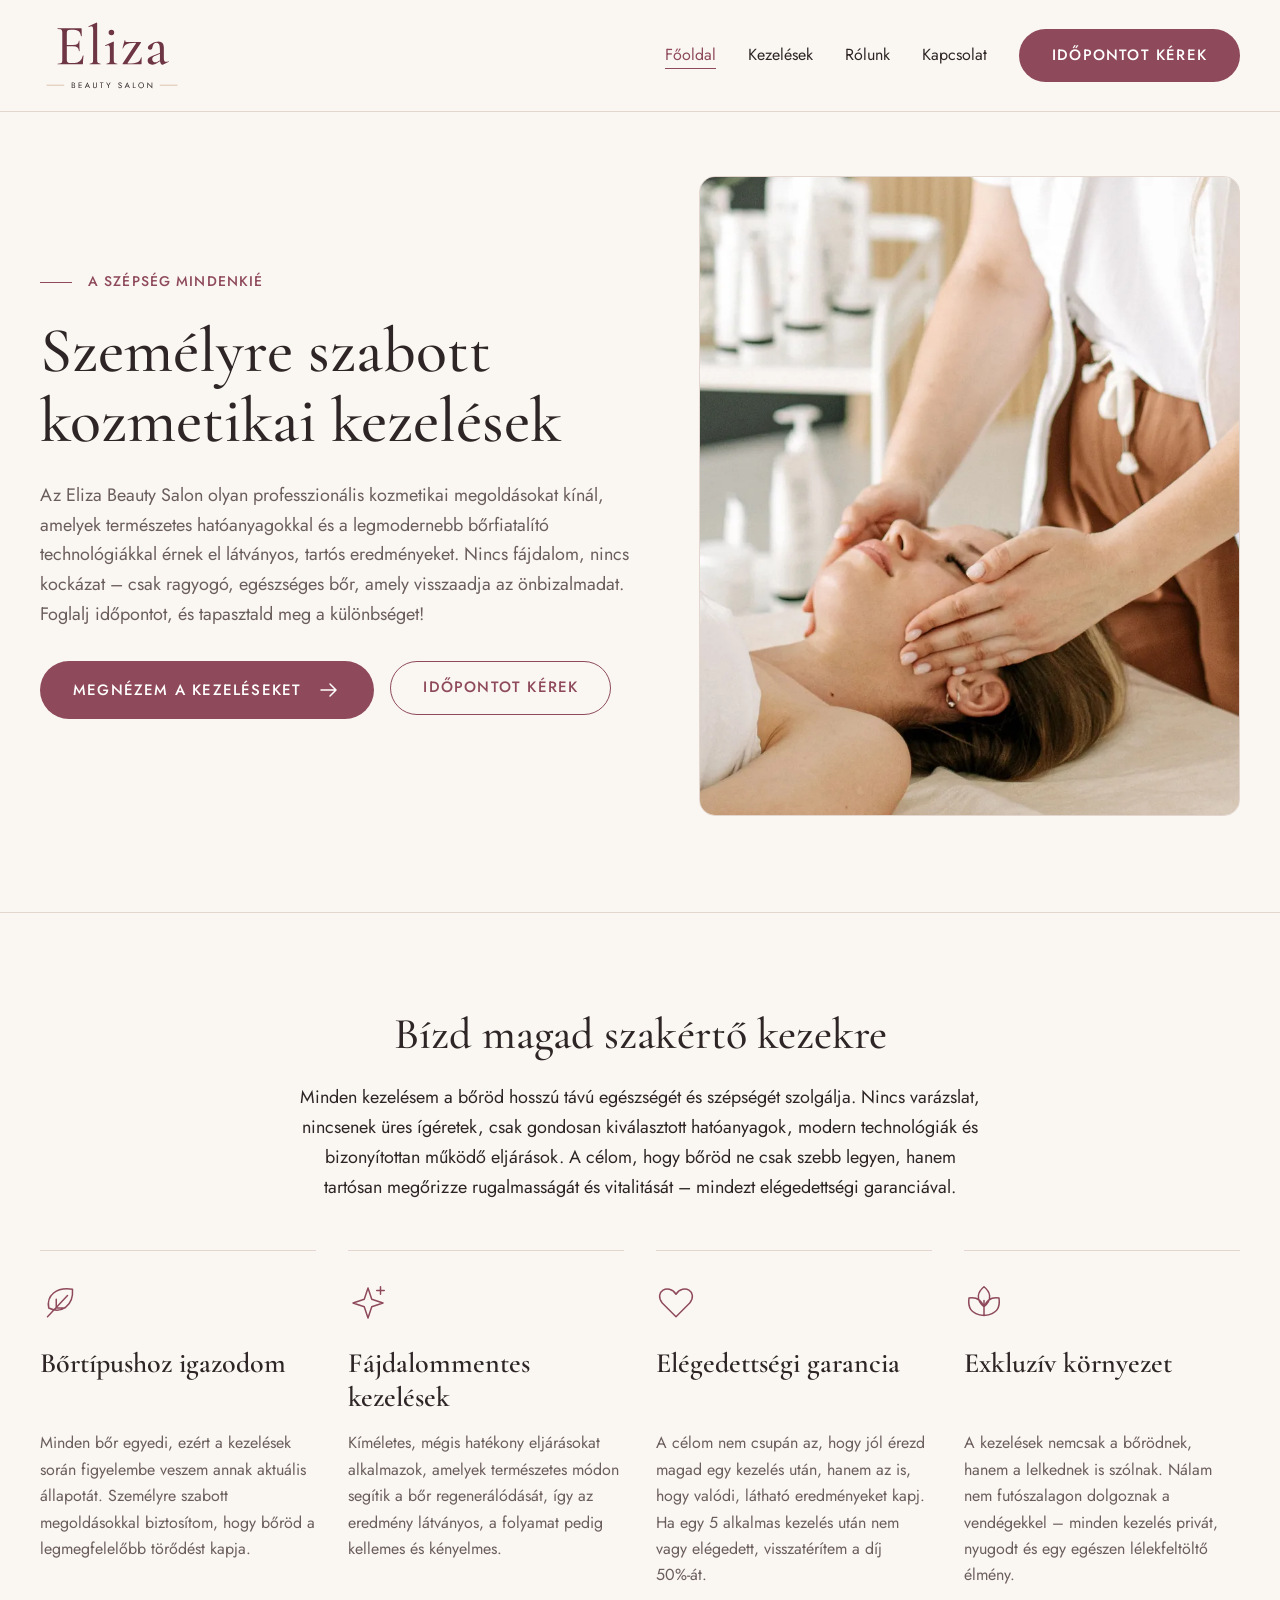
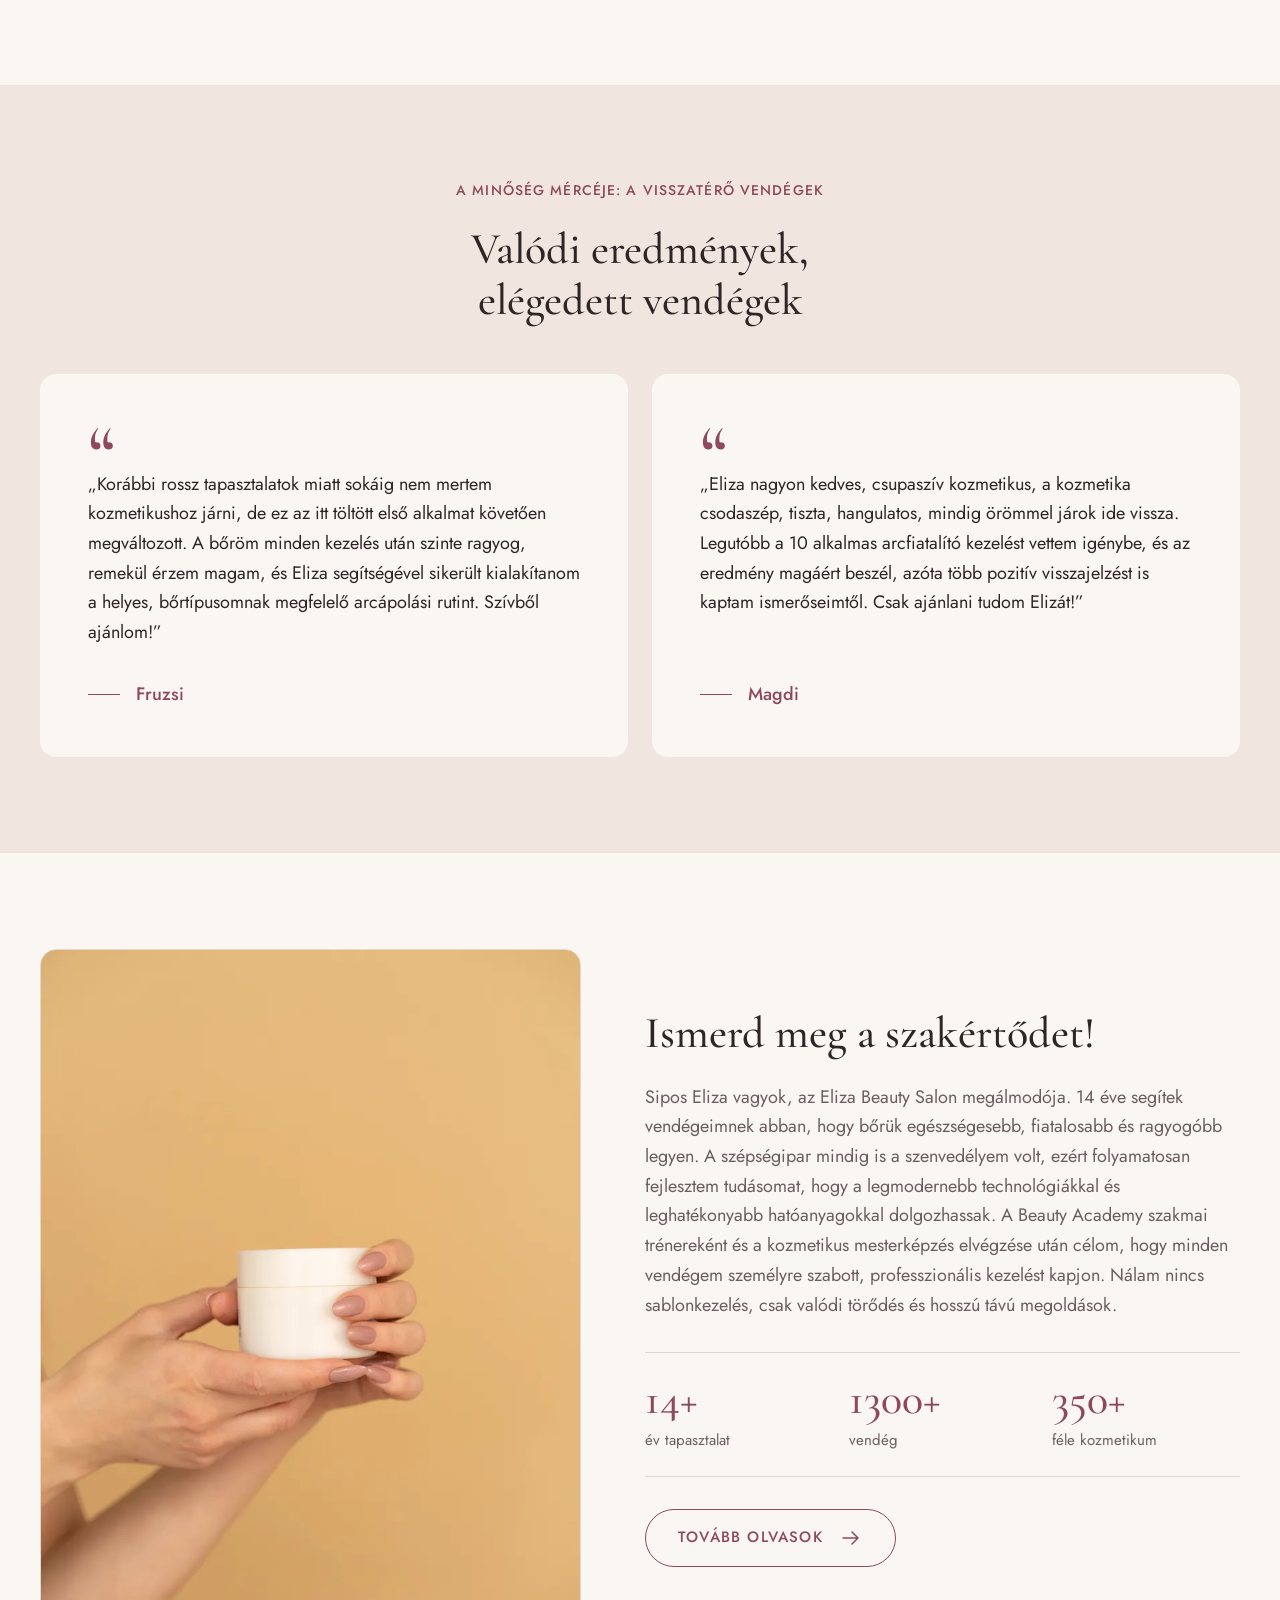
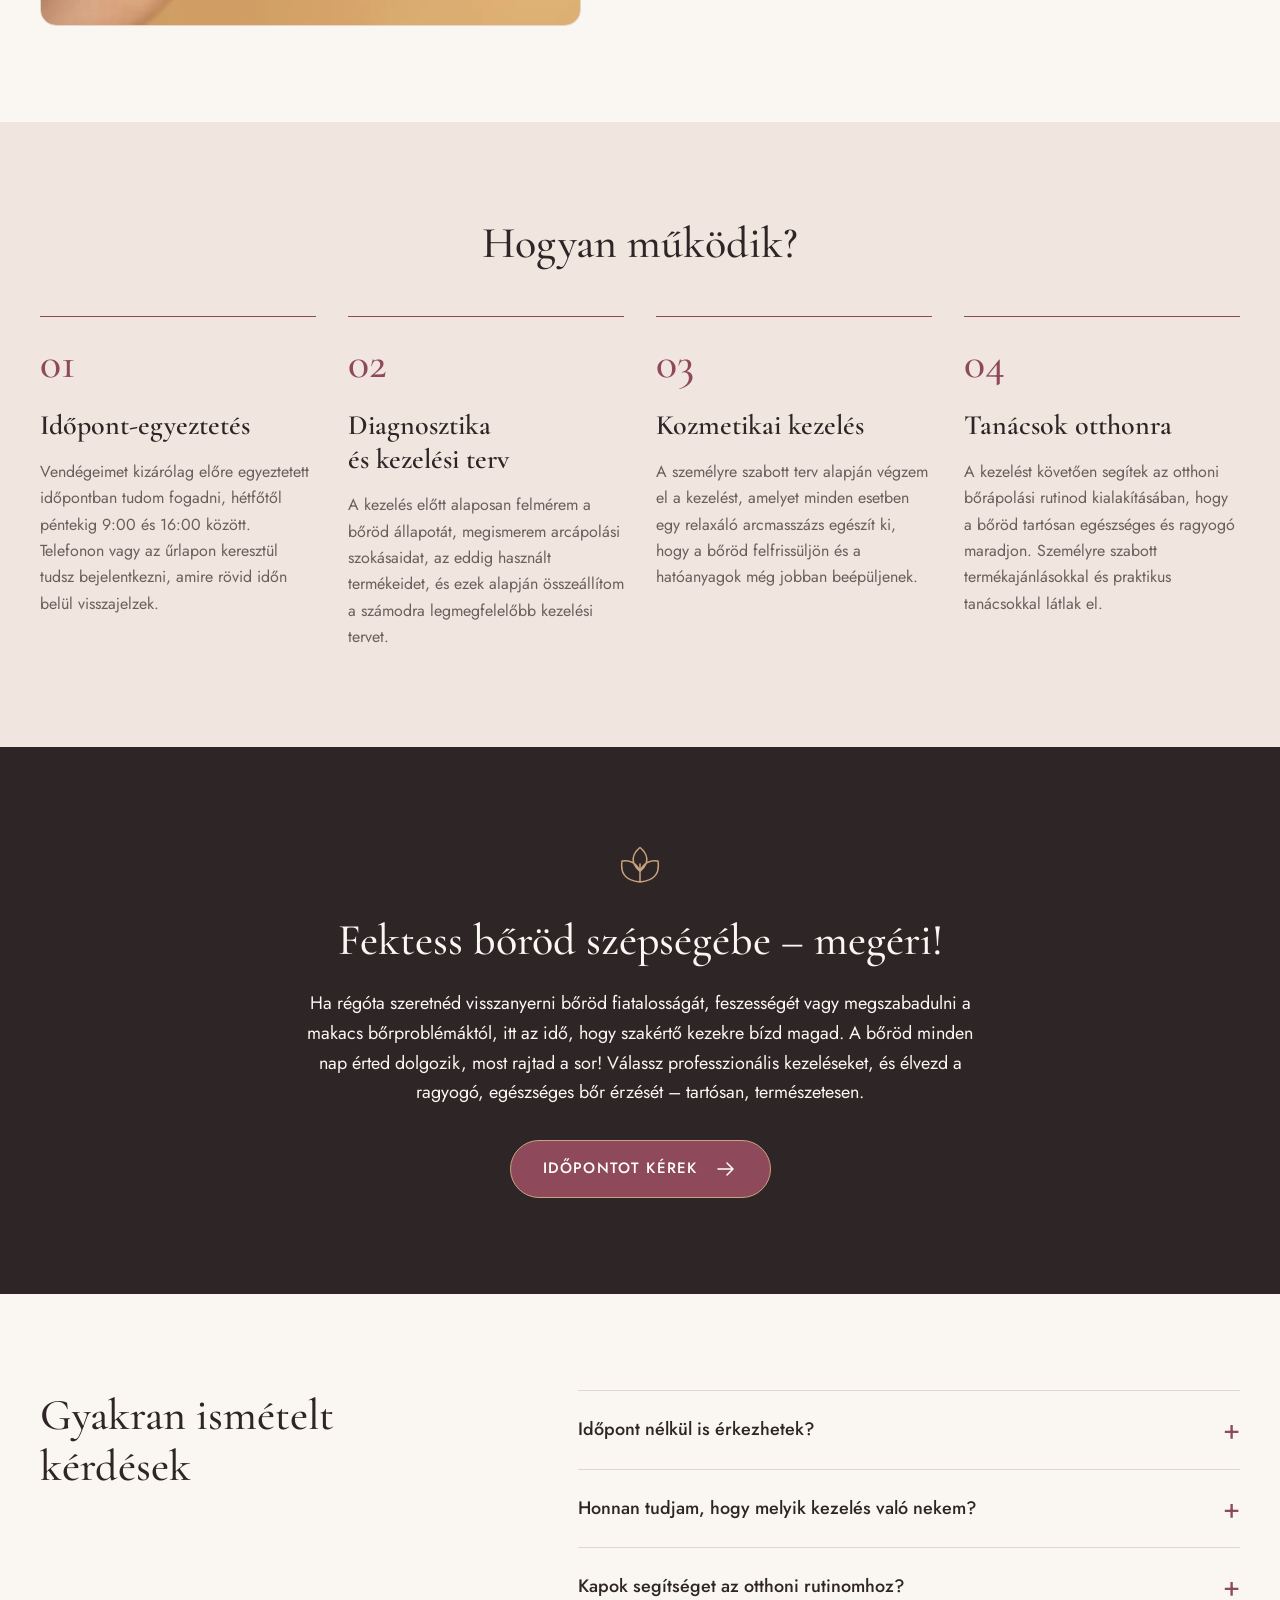
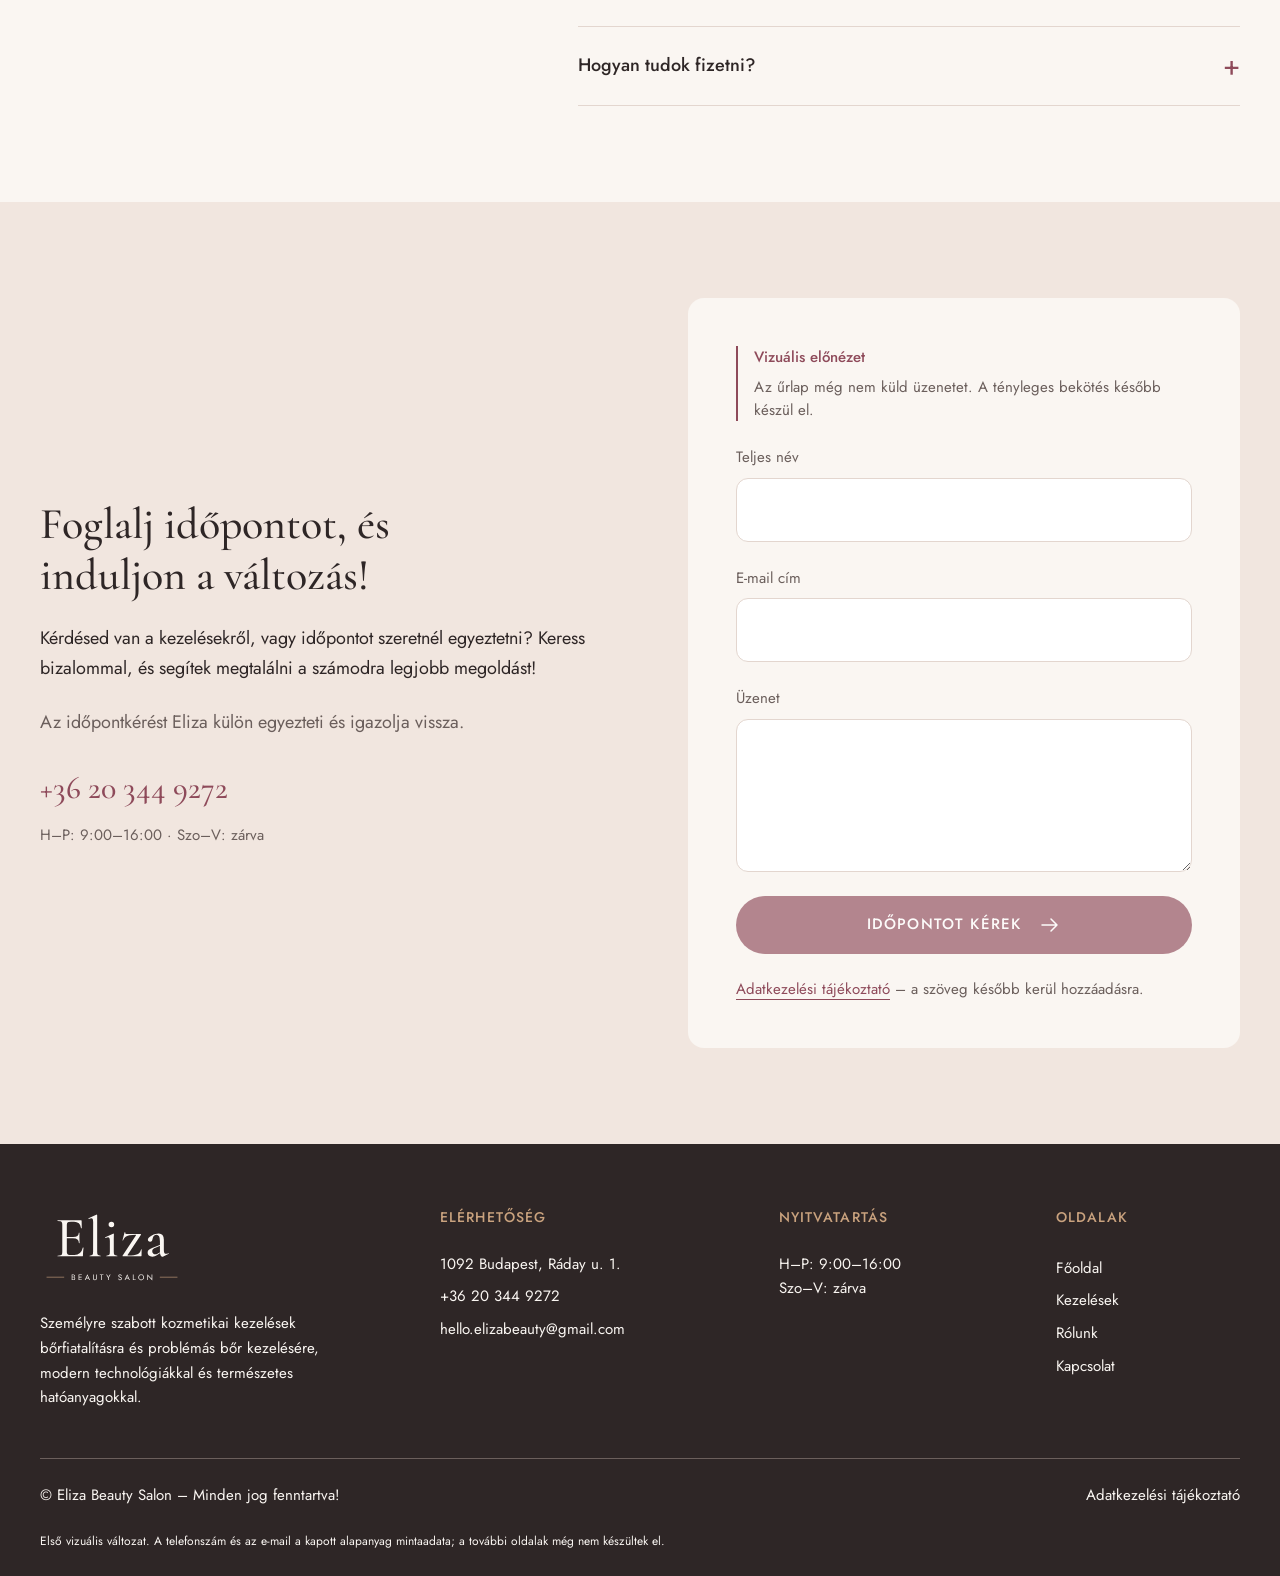
==== commit 6dd4966d: "feat: optimalizált főoldali képek hozzáadása" ====
--- a/index.html
+++ b/index.html
@@ -24,7 +24,6 @@
     <symbol id="icon-spark" viewBox="0 0 32 32"><path d="m16 4 3 9 9 3-9 3-3 9-3-9-9-3 9-3ZM26 3v6m-3-3h6"/></symbol>
     <symbol id="icon-heart" viewBox="0 0 32 32"><path d="M16 27 5 16C-2 7 10 0 16 9c6-9 18-2 11 7Z"/></symbol>
     <symbol id="icon-flower" viewBox="0 0 32 32"><path d="M16 26C5 25 3 19 4 12c6-1 10 2 12 7 2-5 6-8 12-7 1 7-1 13-12 14Zm0 0V14m0 5C9 13 11 7 16 3c5 4 7 10 0 16Z"/></symbol>
-    <symbol id="icon-image" viewBox="0 0 48 48"><rect x="6" y="7" width="36" height="34" rx="4"/><circle cx="17" cy="18" r="4"/><path d="m7 35 10-10 8 8 7-12 10 14"/></symbol>
   </svg>
 
   <header class="site-header">
@@ -59,14 +58,11 @@
             <a class="button button-secondary" href="#idopontkeres">Időpontot kérek</a>
           </div>
         </div>
-        <figure class="image-placeholder hero-image" aria-labelledby="hero-image-caption">
-          <div class="placeholder-ornament" aria-hidden="true"></div>
-          <div class="placeholder-content">
-            <svg class="placeholder-icon" aria-hidden="true"><use href="#icon-image"/></svg>
-            <span class="kicker">Ideiglenes képhely · 4:5</span>
-            <figcaption id="hero-image-caption">Kozmetikai arckezelés<span>Meleg, természetes fény, finom kézmozdulatok, krém és bézs környezet.</span></figcaption>
-          </div>
-          <span class="placeholder-index" aria-hidden="true">01 / KÉPHELY</span>
+        <figure class="editorial-image hero-image">
+          <picture>
+            <source type="image/webp" srcset="assets/images/kozmetikai-arcmasszazs-480.webp 480w, assets/images/kozmetikai-arcmasszazs-800.webp 800w, assets/images/kozmetikai-arcmasszazs-1200.webp 1200w" sizes="(min-width: 1264px) 541px, (min-width: 1024px) calc(47.62vw - 60.95px), (min-width: 768px) calc(47.62vw - 45.71px), calc(100vw - 40px)">
+            <img src="assets/images/kozmetikai-arcmasszazs-800.webp" alt="Kozmetikus finom kézmozdulatokkal masszírozza egy csukott szemmel pihenő vendég arcát." width="1200" height="1500" loading="eager" fetchpriority="high" decoding="async">
+          </picture>
         </figure>
       </div>
     </section>
@@ -125,14 +121,11 @@
 
     <section class="section about-section" aria-labelledby="about-title">
       <div class="container about-grid">
-        <figure class="image-placeholder about-image" aria-labelledby="about-image-caption">
-          <div class="placeholder-ornament" aria-hidden="true"></div>
-          <div class="placeholder-content">
-            <svg class="placeholder-icon" aria-hidden="true"><use href="#icon-image"/></svg>
-            <span class="kicker">Ideiglenes képhely · 4:5</span>
-            <figcaption id="about-image-caption">Személyes törődés<span>Kezelési részlet vagy bőrápolási csendélet. Később Eliza saját portréja kerülhet ide.</span></figcaption>
-          </div>
-          <span class="placeholder-index" aria-hidden="true">02 / KÉPHELY</span>
+        <figure class="editorial-image about-image">
+          <picture>
+            <source type="image/webp" srcset="assets/images/borapolo-krem-480.webp 480w, assets/images/borapolo-krem-800.webp 800w, assets/images/borapolo-krem-1200.webp 1200w" sizes="(min-width: 1264px) 541px, (min-width: 1024px) calc(47.62vw - 60.95px), (min-width: 768px) calc(45vw - 43.2px), calc(100vw - 40px)">
+            <img src="assets/images/borapolo-krem-800.webp" alt="Két kéz egy fehér bőrápoló krémtégelyt tart meleg bézs háttér előtt." width="1200" height="1500" loading="lazy" decoding="async">
+          </picture>
         </figure>
         <div class="about-copy">
           <h2 id="about-title">Ismerd meg a szakértődet!</h2>
--- a/assets/css/styles.css
+++ b/assets/css/styles.css
@@ -99,14 +99,9 @@
 .hero-copy > p:not(.kicker) { margin-top: var(--space-3); color: var(--muted); }
 .hero-copy .kicker { display: flex; align-items: center; gap: 16px; }
 .kicker-line { width: 32px; height: 1px; background: var(--rose); flex-shrink: 0; }
-.image-placeholder { aspect-ratio: 4 / 5; position: relative; display: grid; place-items: center; overflow: hidden; border-radius: 16px; background: var(--powder); border: 1px solid var(--line); isolation: isolate; }
-.placeholder-content { position: relative; z-index: 1; width: calc(100% - 64px); padding: 32px 16px; text-align: center; }
-.placeholder-icon { width: 48px; height: 48px; margin: 0 auto 24px; fill: none; stroke: var(--rose); stroke-width: 1; stroke-linecap: round; stroke-linejoin: round; }
-.placeholder-content .kicker { display: block; }
-.placeholder-content figcaption { margin-top: 16px; font: 500 28px/1.2 var(--font-heading); }
-.placeholder-content figcaption span { display: block; margin: 16px auto 0; max-width: 280px; font: 400 15px/1.5 var(--font-body); color: var(--muted); }
-.placeholder-ornament { position: absolute; width: 76%; height: 76%; border: 1px solid var(--sand); border-radius: 50% 50% 16px 16px; opacity: .7; }
-.placeholder-index { position: absolute; bottom: 24px; left: 24px; color: var(--muted); font-size: 12px; letter-spacing: .08em; }
+.editorial-image { aspect-ratio: 4 / 5; position: relative; overflow: hidden; border-radius: 16px; background: var(--powder); border: 1px solid var(--line); }
+.editorial-image picture { display: block; width: 100%; height: 100%; }
+.editorial-image img { width: 100%; height: 100%; object-fit: cover; object-position: center; }
 .benefits-section { border-top: 1px solid var(--line); }
 .benefits-grid { display: grid; gap: var(--space-4); }
 .benefit { border-top: 1px solid var(--line); padding-top: var(--space-4); }
@@ -193,7 +188,10 @@
   .hero-image { width: 100%; }
   .hero-copy .button-group { flex-direction: column; align-items: flex-start; }
   .benefits-grid, .testimonials-grid, .process-grid { grid-template-columns: repeat(2, minmax(0, 1fr)); }
-  .benefit { display: grid; grid-row: span 3; grid-template-rows: subgrid; row-gap: 0; }
+  /* Independent card grids reserve two heading lines without subgrid. */
+  .benefits-grid > .benefit { display: grid; grid-template-rows: auto auto 1fr; row-gap: 0; min-width: 0; }
+  .benefits-grid > .benefit > h3 { min-height: 2.4em; margin: 0; }
+  .benefits-grid > .benefit > p { margin: var(--space-2) 0 0; }
   .about-grid { grid-template-columns: .9fr 1.1fr; gap: 32px; }
   .about-image { align-self: start; }
   .contact-grid { grid-template-columns: 1fr 1fr; gap: 32px; }
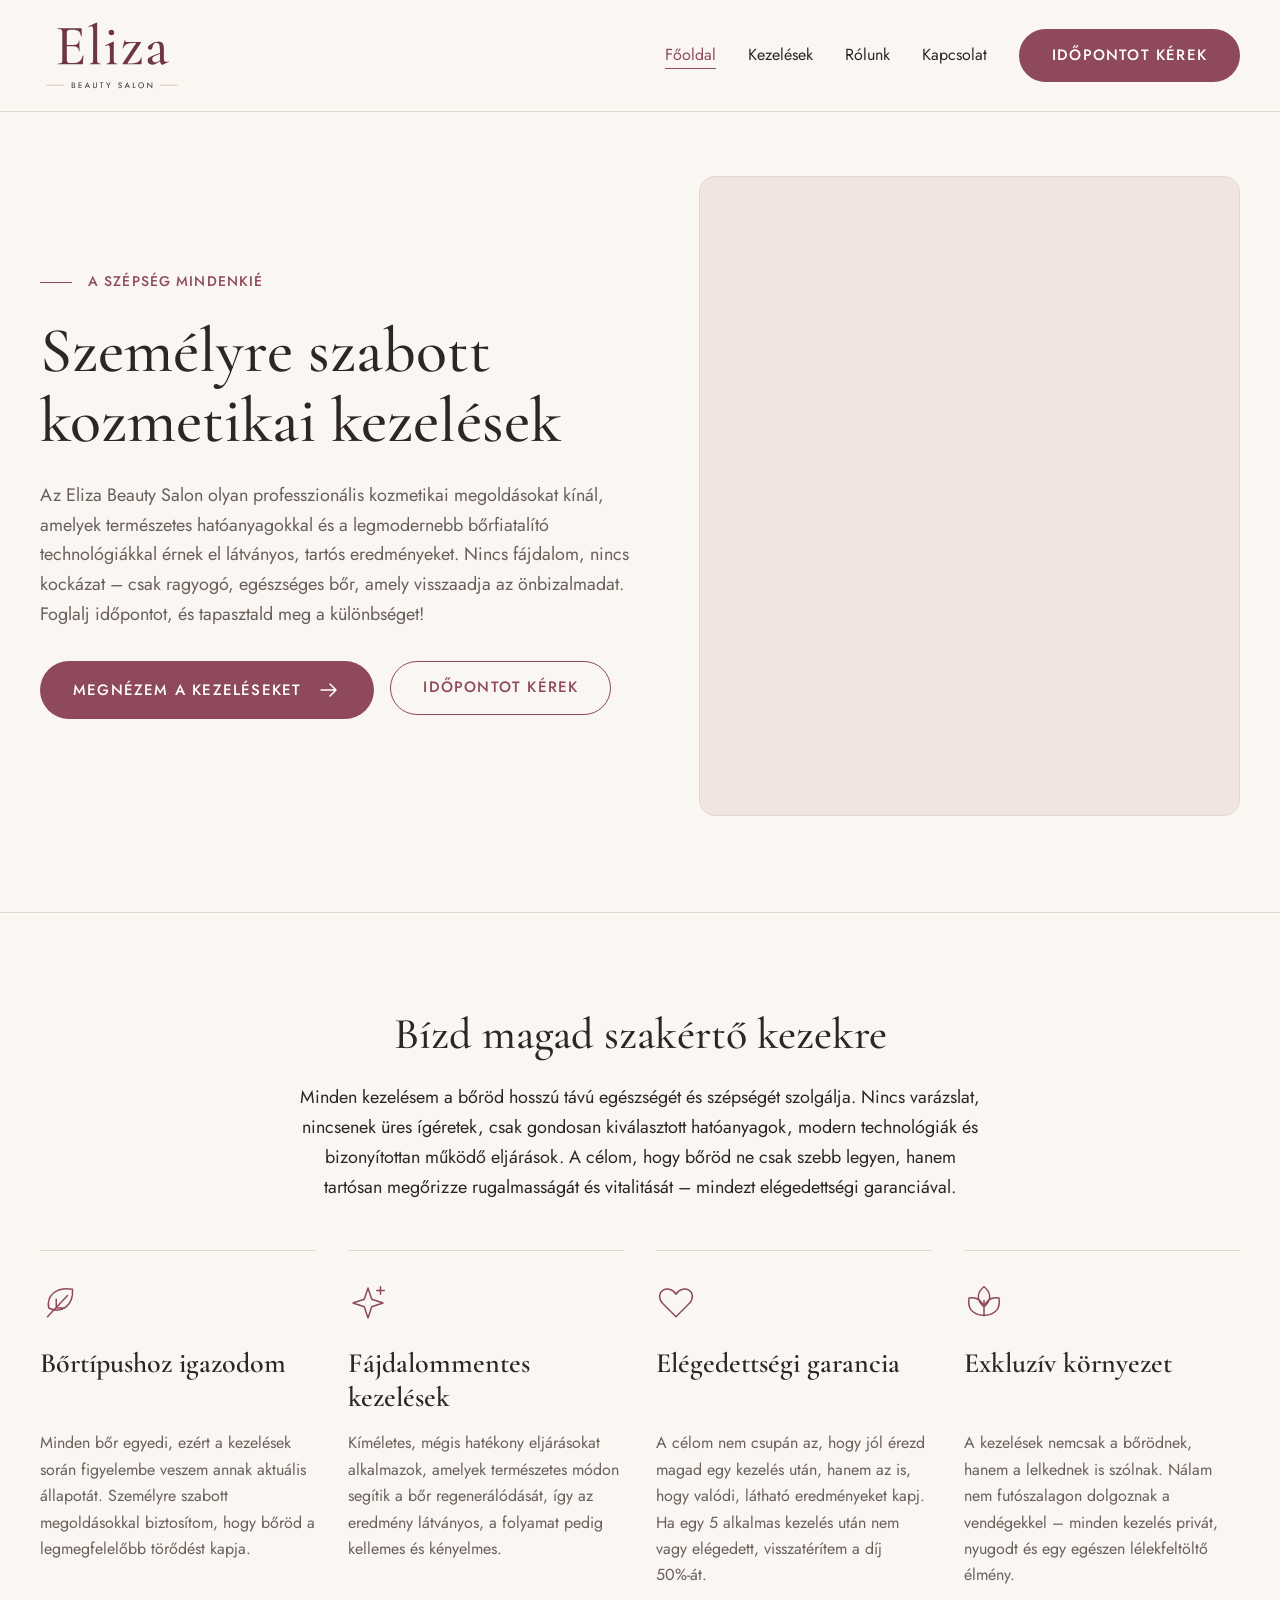
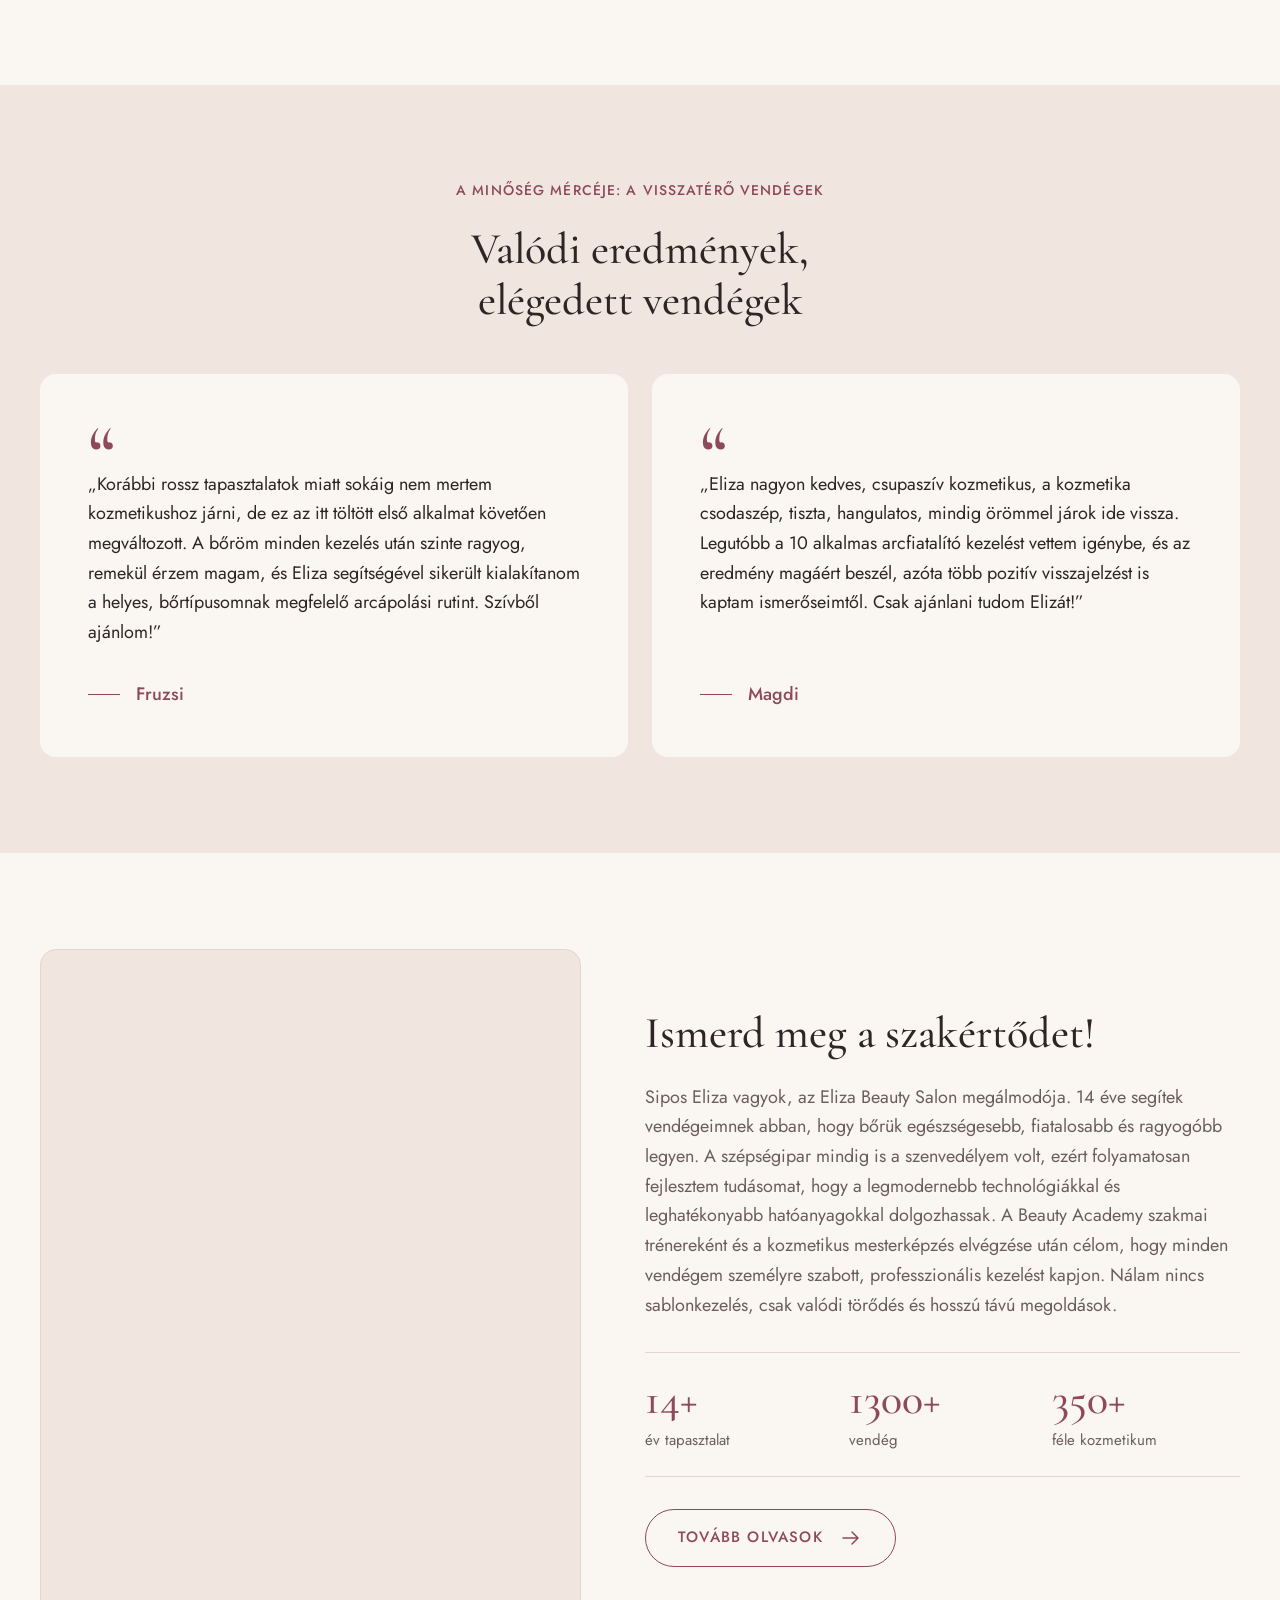
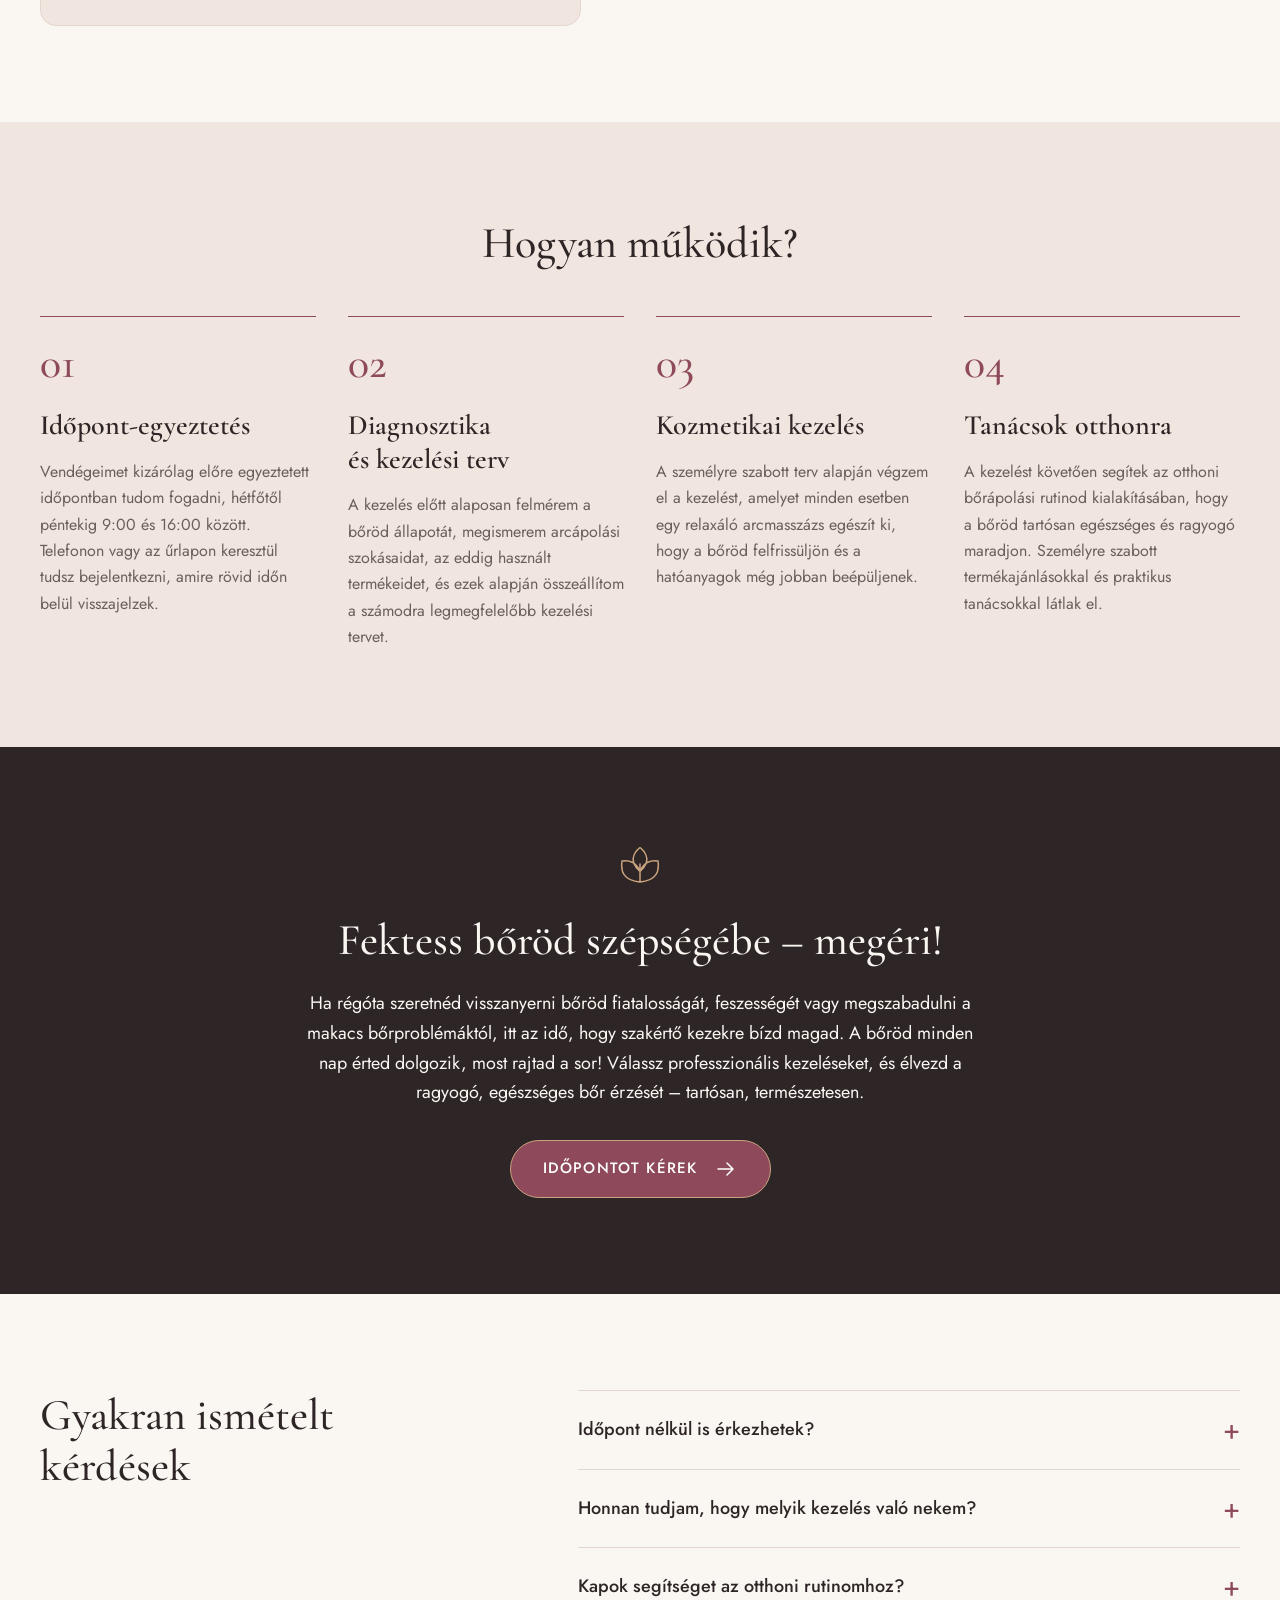
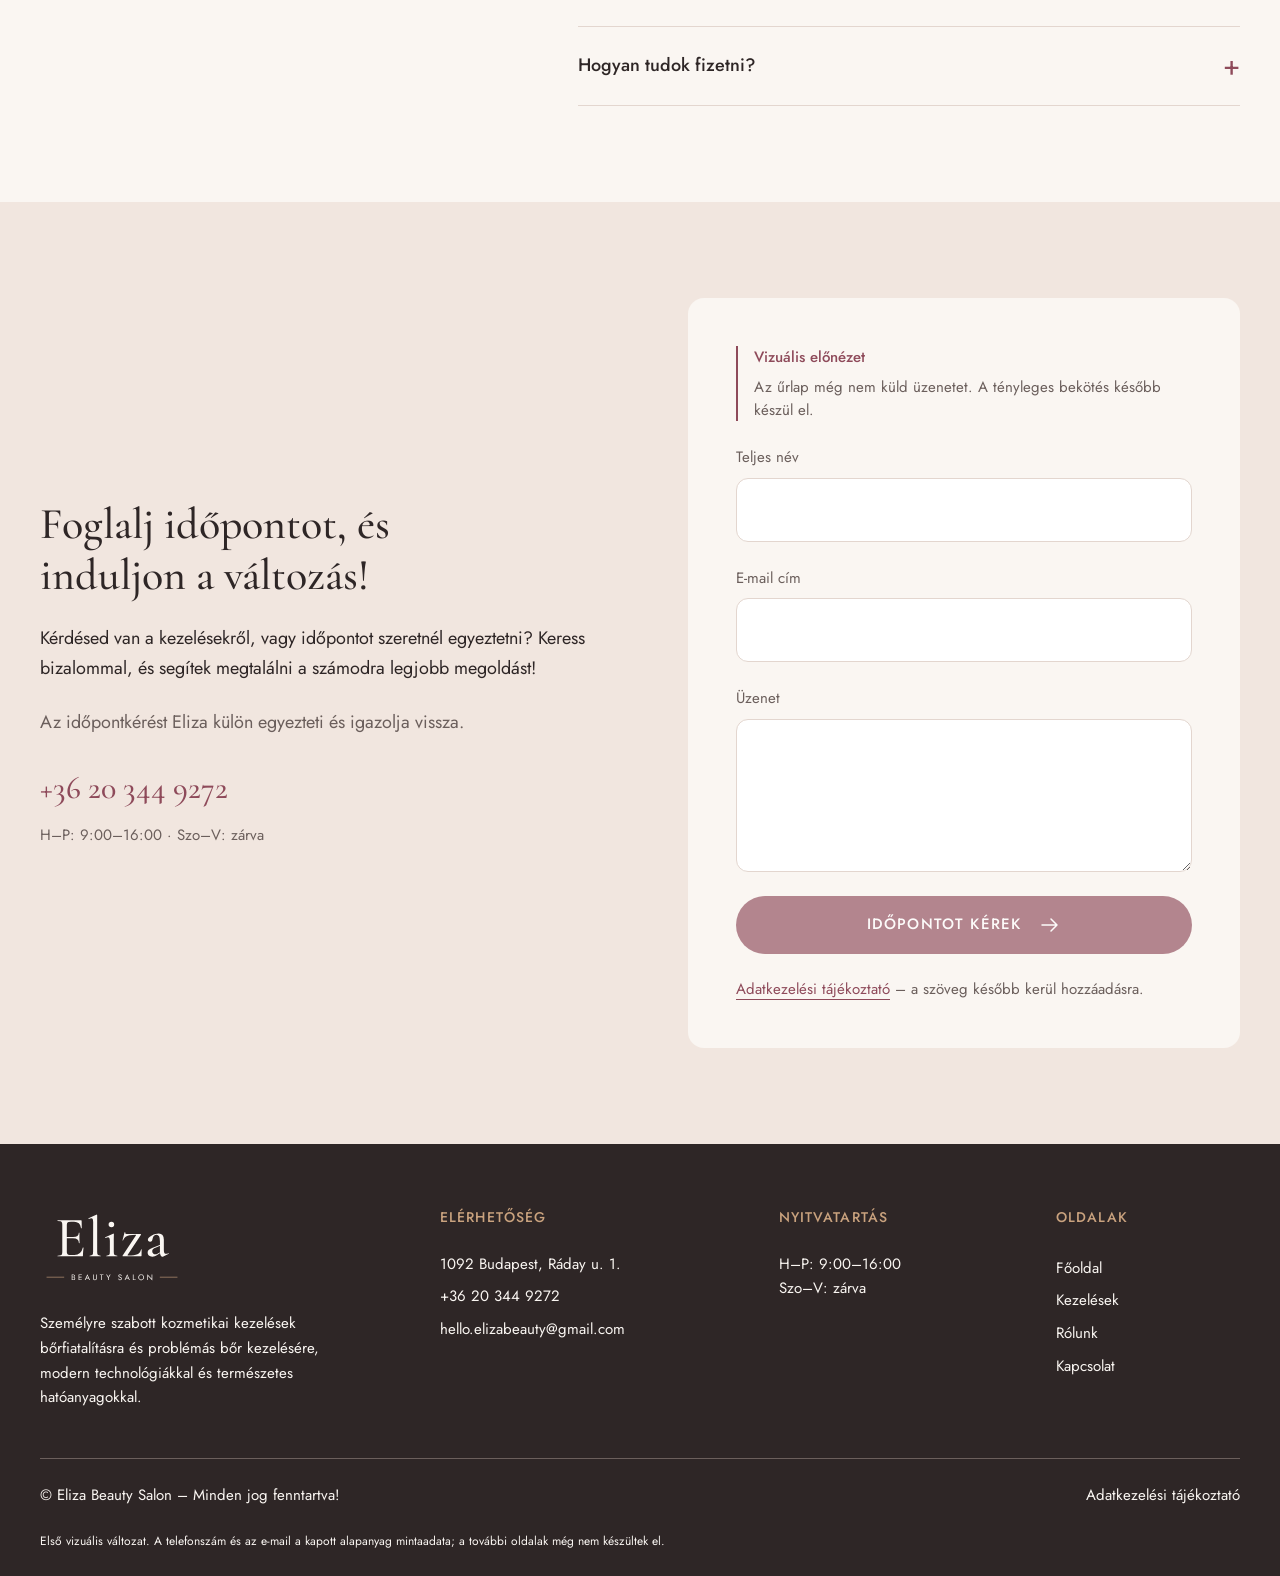
==== commit 56e7659c: "feat: rólunk oldal elkészítése" ====
--- a/index.html
+++ b/index.html
@@ -37,8 +37,8 @@
       <nav class="main-nav" id="fo-navigacio" aria-label="Fő navigáció">
         <ul>
           <li><a href="./" aria-current="page">Főoldal</a></li>
-          <li><a href="kezelesek/" data-pending="Kezelések">Kezelések</a></li>
-          <li><a href="rolunk/" data-pending="Rólunk">Rólunk</a></li>
+          <li><a href="kezelesek/">Kezelések</a></li>
+          <li><a href="rolunk/">Rólunk</a></li>
           <li><a href="kapcsolat/" data-pending="Kapcsolat">Kapcsolat</a></li>
         </ul>
         <a class="button button-primary header-cta" href="#idopontkeres">Időpontot kérek</a>
@@ -54,7 +54,7 @@
           <h1 id="hero-title">Személyre szabott kozmetikai kezelések</h1>
           <p>Az Eliza Beauty Salon olyan professzionális kozmetikai megoldásokat kínál, amelyek természetes hatóanyagokkal és a legmodernebb bőrfiatalító technológiákkal érnek el látványos, tartós eredményeket. Nincs fájdalom, nincs kockázat – csak ragyogó, egészséges bőr, amely visszaadja az önbizalmadat. Foglalj időpontot, és tapasztald meg a különbséget!</p>
           <div class="button-group">
-            <a class="button button-primary" href="kezelesek/" data-pending="Kezelések">Megnézem a kezeléseket <svg class="icon" aria-hidden="true"><use href="#icon-arrow"/></svg></a>
+            <a class="button button-primary" href="kezelesek/">Megnézem a kezeléseket <svg class="icon" aria-hidden="true"><use href="#icon-arrow"/></svg></a>
             <a class="button button-secondary" href="#idopontkeres">Időpontot kérek</a>
           </div>
         </div>
@@ -135,7 +135,7 @@
             <div><dt>vendég</dt><dd>1300+</dd></div>
             <div><dt>féle kozmetikum</dt><dd>350+</dd></div>
           </dl>
-          <a class="button button-secondary" href="rolunk/" data-pending="Rólunk">Tovább olvasok <svg class="icon" aria-hidden="true"><use href="#icon-arrow"/></svg></a>
+          <a class="button button-secondary" href="rolunk/">Tovább olvasok <svg class="icon" aria-hidden="true"><use href="#icon-arrow"/></svg></a>
         </div>
       </div>
     </section>
@@ -210,7 +210,7 @@
       </div>
       <div><h2 class="footer-heading">Elérhetőség</h2><address><p>1092 Budapest, Ráday u. 1.</p><p><a href="tel:+36203449272">+36 20 344 9272</a></p><p><a href="mailto:hello.elizabeauty@gmail.com">hello.elizabeauty@gmail.com</a></p></address></div>
       <div><h2 class="footer-heading">Nyitvatartás</h2><p>H–P: 9:00–16:00<br>Szo–V: zárva</p></div>
-      <nav aria-label="Lábléc navigáció"><h2 class="footer-heading">Oldalak</h2><ul><li><a href="./" aria-current="page">Főoldal</a></li><li><a href="kezelesek/" data-pending="Kezelések">Kezelések</a></li><li><a href="rolunk/" data-pending="Rólunk">Rólunk</a></li><li><a href="kapcsolat/" data-pending="Kapcsolat">Kapcsolat</a></li></ul></nav>
+      <nav aria-label="Lábléc navigáció"><h2 class="footer-heading">Oldalak</h2><ul><li><a href="./" aria-current="page">Főoldal</a></li><li><a href="kezelesek/">Kezelések</a></li><li><a href="rolunk/">Rólunk</a></li><li><a href="kapcsolat/" data-pending="Kapcsolat">Kapcsolat</a></li></ul></nav>
     </div>
     <div class="container footer-bottom"><p>© Eliza Beauty Salon – Minden jog fenntartva!</p><a href="adatkezeles/" data-pending="Adatkezelési tájékoztató">Adatkezelési tájékoztató</a></div>
     <p class="container preview-footer-note">Első vizuális változat. A telefonszám és az e-mail a kapott alapanyag mintaadata; a további oldalak még nem készültek el.</p>
@@ -218,8 +218,8 @@
 
   <dialog class="preview-dialog" aria-labelledby="preview-dialog-title" aria-describedby="preview-dialog-text">
     <h2 id="preview-dialog-title">Ez az oldal később készül el</h2>
-    <p id="preview-dialog-text">Ebben a vizuális változatban csak a Főoldal tekinthető meg.</p>
-    <form method="dialog"><button class="button button-primary" autofocus>Vissza a Főoldalhoz</button></form>
+    <p id="preview-dialog-text">Ebben a vizuális változatban a Főoldal, a Kezelések és a Rólunk oldal tekinthető meg.</p>
+    <form method="dialog"><button class="button button-primary" autofocus>Vissza az oldalhoz</button></form>
   </dialog>
 </body>
 </html>
--- a/assets/css/styles.css
+++ b/assets/css/styles.css
@@ -230,6 +230,87 @@
   .footer-grid { grid-template-columns: 1.5fr 1.25fr 1fr .75fr; gap: 32px; }
 }
 
+/* Treatments page: shared home-page components above stay unchanged. */
+.treatments-hero { border-bottom: 1px solid var(--line); }
+.treatments-hero-copy { max-width: 800px; margin-inline: auto; text-align: center; }
+.treatments-hero-copy > p:not(.kicker) { margin: var(--space-3) auto var(--space-4); color: var(--muted); }
+.problems-section { background: var(--powder); }
+.problems-grid { display: grid; gap: var(--space-3); }
+.problem-card { padding: var(--space-4); border-radius: 16px; background: var(--cream); }
+.problem-card p { margin-top: var(--space-2); color: var(--muted); }
+.treatment-group { display: grid; gap: var(--space-3); padding-block: var(--space-6); border-top: 1px solid var(--line); }
+.treatment-group:first-child { padding-top: 0; border-top: 0; }
+.treatment-group:last-child { padding-bottom: 0; }
+.treatment-index { display: block; margin-bottom: var(--space-2); color: var(--rose); font: 500 28px/1 var(--font-heading); }
+.treatment-group-copy > p { color: var(--muted); }
+.treatment-list, .package-features { list-style: none; }
+.treatment-list { margin-top: var(--space-3); }
+.treatment-list li { border-top: 1px solid var(--line); padding-block: var(--space-2); }
+.treatment-list li:last-child { padding-bottom: 0; }
+.results-section { background: var(--powder); }
+.results-grid { display: grid; gap: var(--space-3) var(--space-6); list-style: none; max-width: 960px; margin-inline: auto; }
+.results-grid li { position: relative; padding: var(--space-2) 0 var(--space-2) var(--space-3); border-bottom: 1px solid var(--line); }
+.results-grid li::before { content: ""; position: absolute; top: 28px; left: 0; width: 8px; height: 8px; border: 1px solid var(--rose); border-radius: 50%; }
+.guarantee-section .callout-inner p { margin-bottom: 0; }
+.packages-grid { display: grid; gap: var(--space-3); }
+.package-card { display: grid; gap: var(--space-3); min-width: 0; width: 100%; max-width: 680px; margin-inline: auto; padding: var(--space-4); border: 1px solid var(--line); border-radius: 16px; background: var(--powder); }
+.package-card > p { margin: 0; }
+.package-price { color: var(--rose); font: 500 40px/1.1 var(--font-heading); white-space: nowrap; }
+.package-description { color: var(--muted); }
+.package-features li { border-top: 1px solid var(--line); padding-block: var(--space-2); }
+.package-features li:last-child { padding-bottom: 0; }
+.package-card > .button { align-self: end; width: 100%; }
+
+@media (min-width: 768px) {
+  .problems-grid, .results-grid { grid-template-columns: repeat(2, minmax(0, 1fr)); }
+  .treatment-group { grid-template-columns: .85fr 1.15fr; gap: var(--space-6); }
+}
+
+@media (min-width: 1024px) {
+  .treatments-hero { padding-block: var(--space-12) var(--space-16); }
+  .problem-card { padding: var(--space-6); }
+  .treatment-group { gap: var(--space-8); padding-block: var(--space-8); }
+  .packages-grid { grid-template-columns: repeat(3, minmax(0, 1fr)); grid-template-rows: auto auto auto 1fr auto; }
+  .package-card { grid-row: span 5; grid-template-rows: subgrid; }
+  .package-price { font-size: 44px; }
+}
+
+/* About page. */
+.story-grid { display: grid; gap: var(--space-6); }
+.story-copy { max-width: 680px; }
+.story-copy > h2 { margin-bottom: var(--space-3); }
+.story-copy > p:not(.kicker) { color: var(--muted); }
+.story-timeline { list-style: none; border-left: 1px solid var(--line); padding-left: var(--space-4); }
+.story-timeline li { position: relative; padding-bottom: var(--space-4); }
+.story-timeline li:last-child { padding-bottom: 0; }
+.story-timeline li::before { content: ""; position: absolute; left: -37px; top: 12px; width: 8px; height: 8px; border-radius: 50%; background: var(--rose); }
+.milestone-year { display: block; margin-bottom: var(--space-2); color: var(--rose); font: 500 40px/1.1 var(--font-heading); }
+.credentials-grid { display: grid; gap: var(--space-3); margin-top: var(--space-8); list-style: none; }
+.credentials-grid li { padding-top: var(--space-3); border-top: 1px solid var(--line); color: var(--rose); font: 600 24px/1.2 var(--font-heading); }
+.values-section { background: var(--powder); }
+.values-grid { display: grid; gap: var(--space-3); }
+.value-card { min-width: 0; padding: var(--space-4); border-radius: 16px; background: var(--cream); }
+.value-number { display: block; margin-bottom: var(--space-3); }
+.value-card p { margin-top: var(--space-2); color: var(--muted); }
+.salon-caption { margin-top: var(--space-2); font-size: 14px; line-height: 1.5; color: var(--muted); }
+.salon-copy > h2 { margin-bottom: var(--space-3); }
+.salon-copy > p:not(.kicker) { color: var(--muted); }
+
+@media (min-width: 768px) {
+  .credentials-grid, .values-grid { grid-template-columns: repeat(2, minmax(0, 1fr)); }
+  .value-card:last-child { grid-column: 1 / -1; width: calc((100% - 24px) / 2); justify-self: center; }
+  .salon-caption { font-size: 15px; }
+}
+
+@media (min-width: 1024px) {
+  .story-grid { grid-template-columns: 1.5fr .8fr; gap: var(--space-12); align-items: start; }
+  .credentials-grid { grid-template-columns: repeat(4, minmax(0, 1fr)); }
+  .credentials-grid li { font-size: 28px; }
+  .values-grid { grid-template-columns: repeat(6, minmax(0, 1fr)); }
+  .value-card { grid-column: span 2; }
+  .value-card:nth-child(4), .value-card:last-child { grid-column: span 3; width: auto; justify-self: stretch; }
+}
+
 @media (prefers-reduced-motion: reduce) {
   html { scroll-behavior: auto; }
   *, *::before, *::after { transition: none !important; }
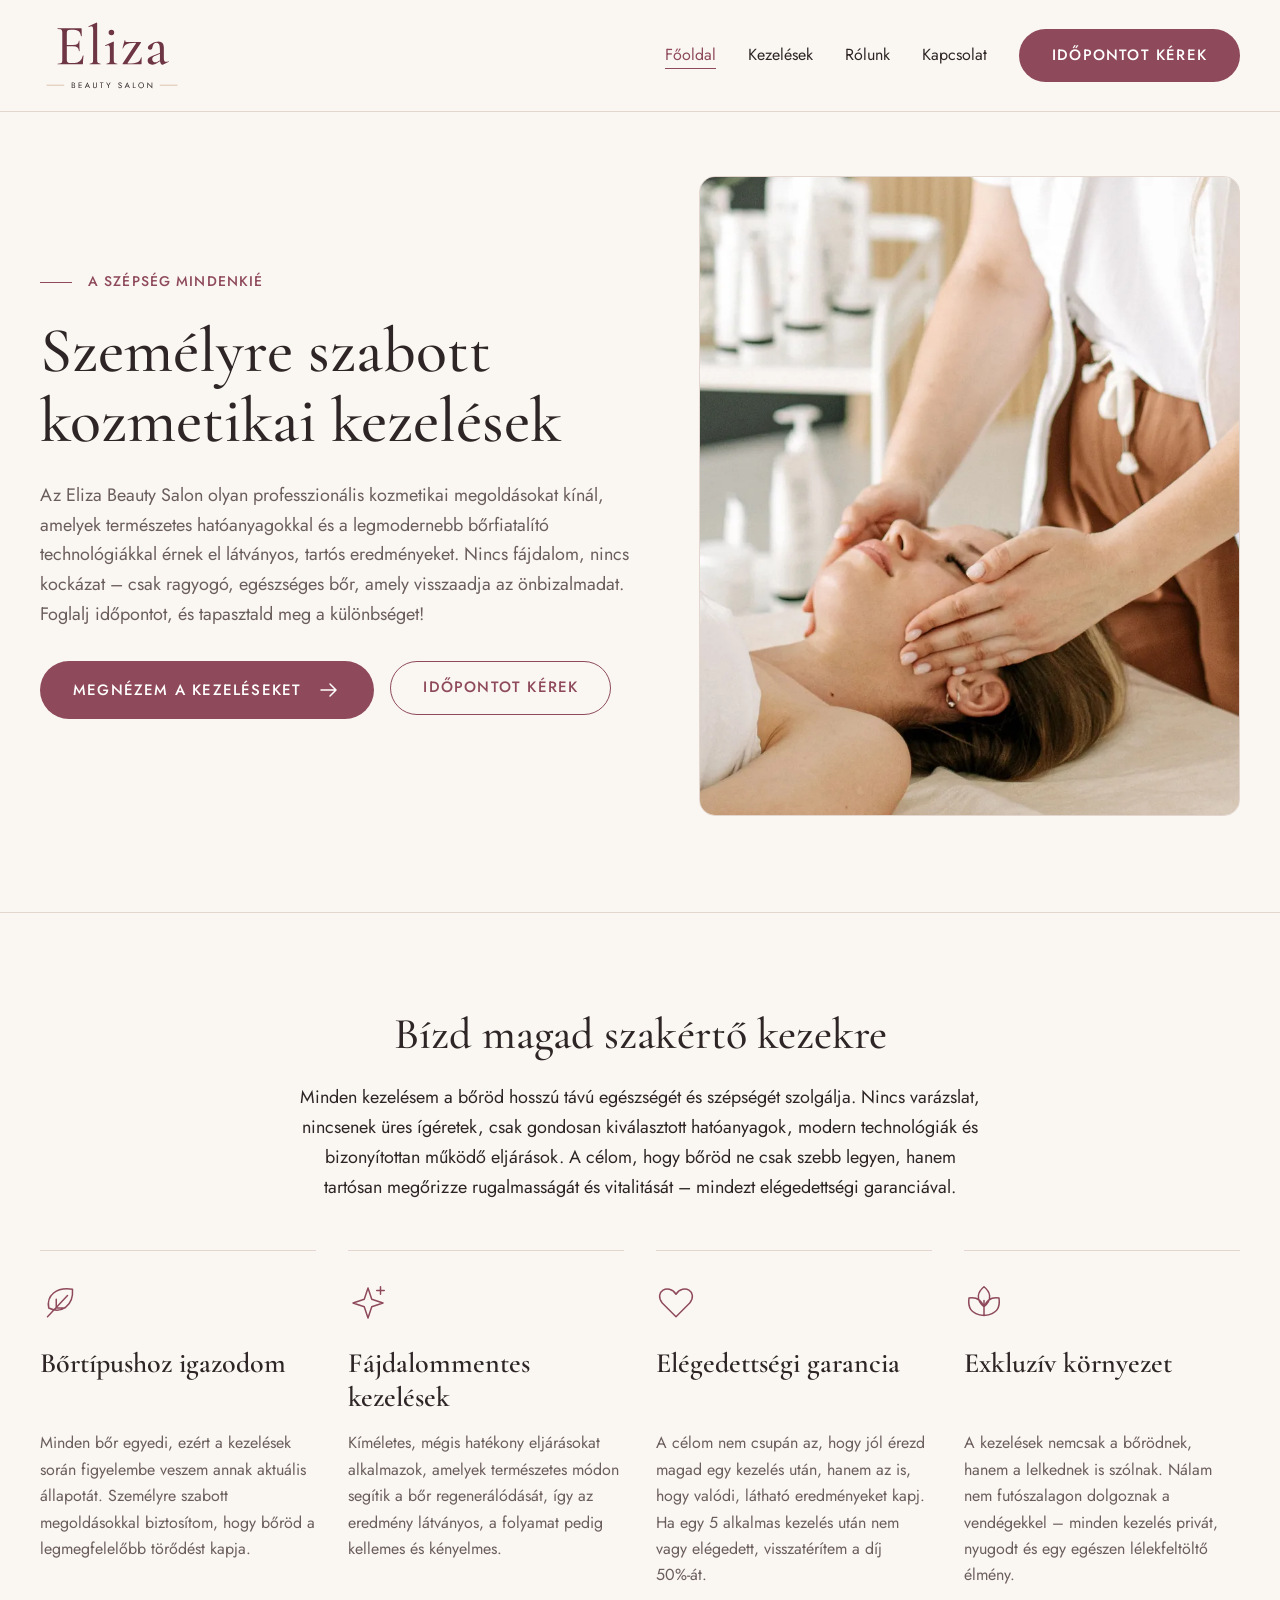
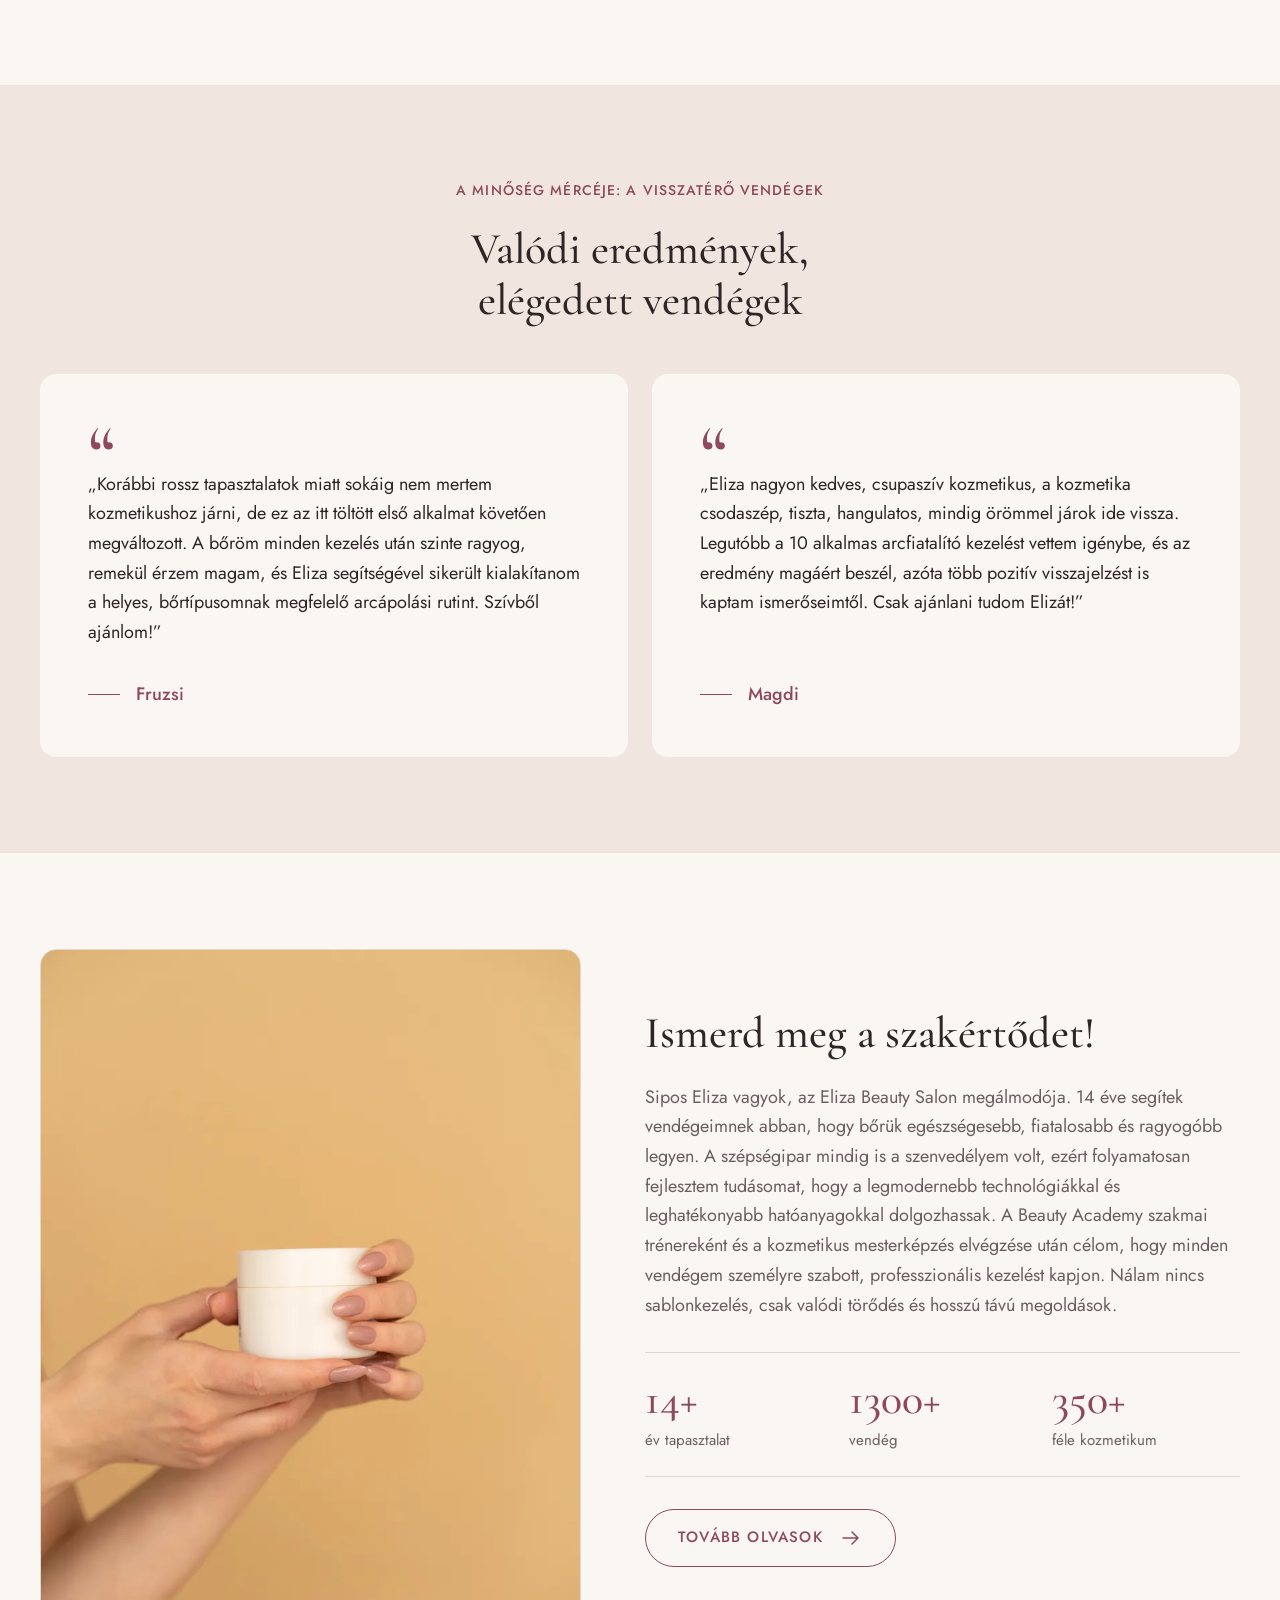
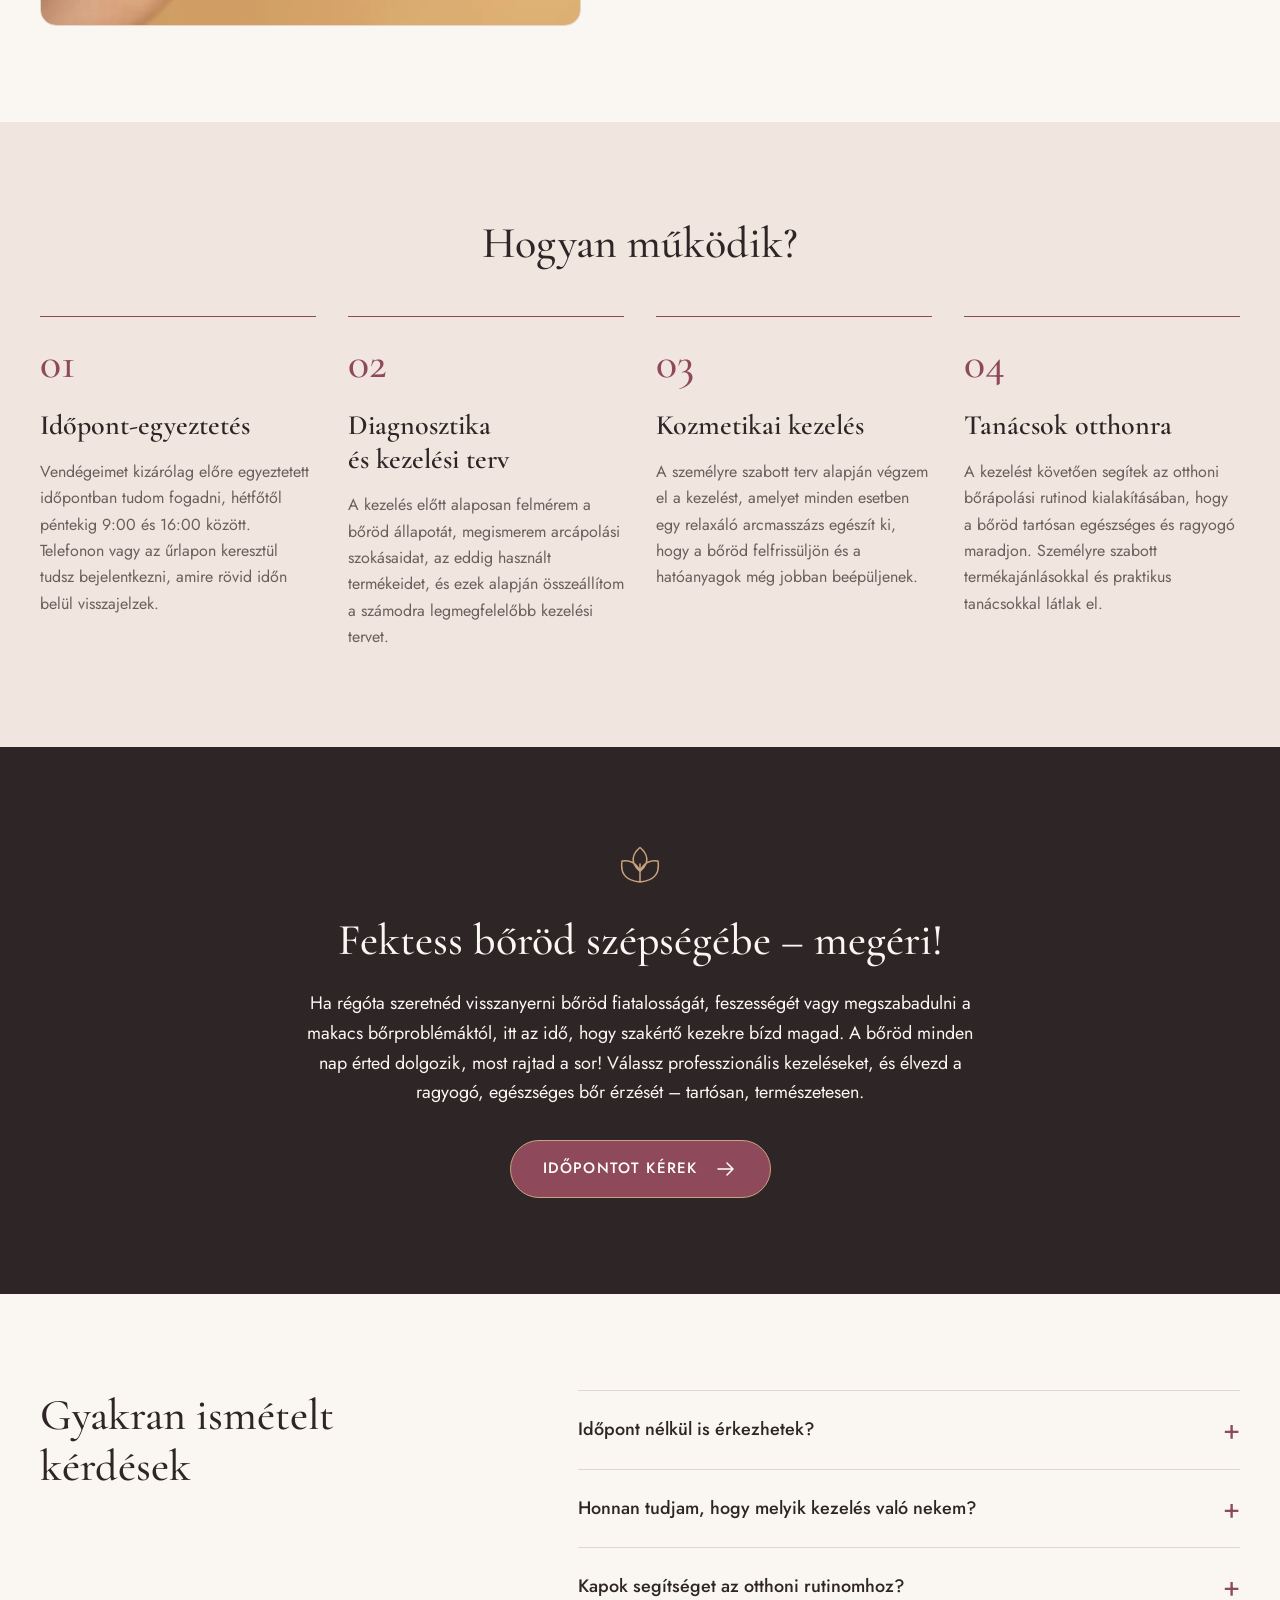
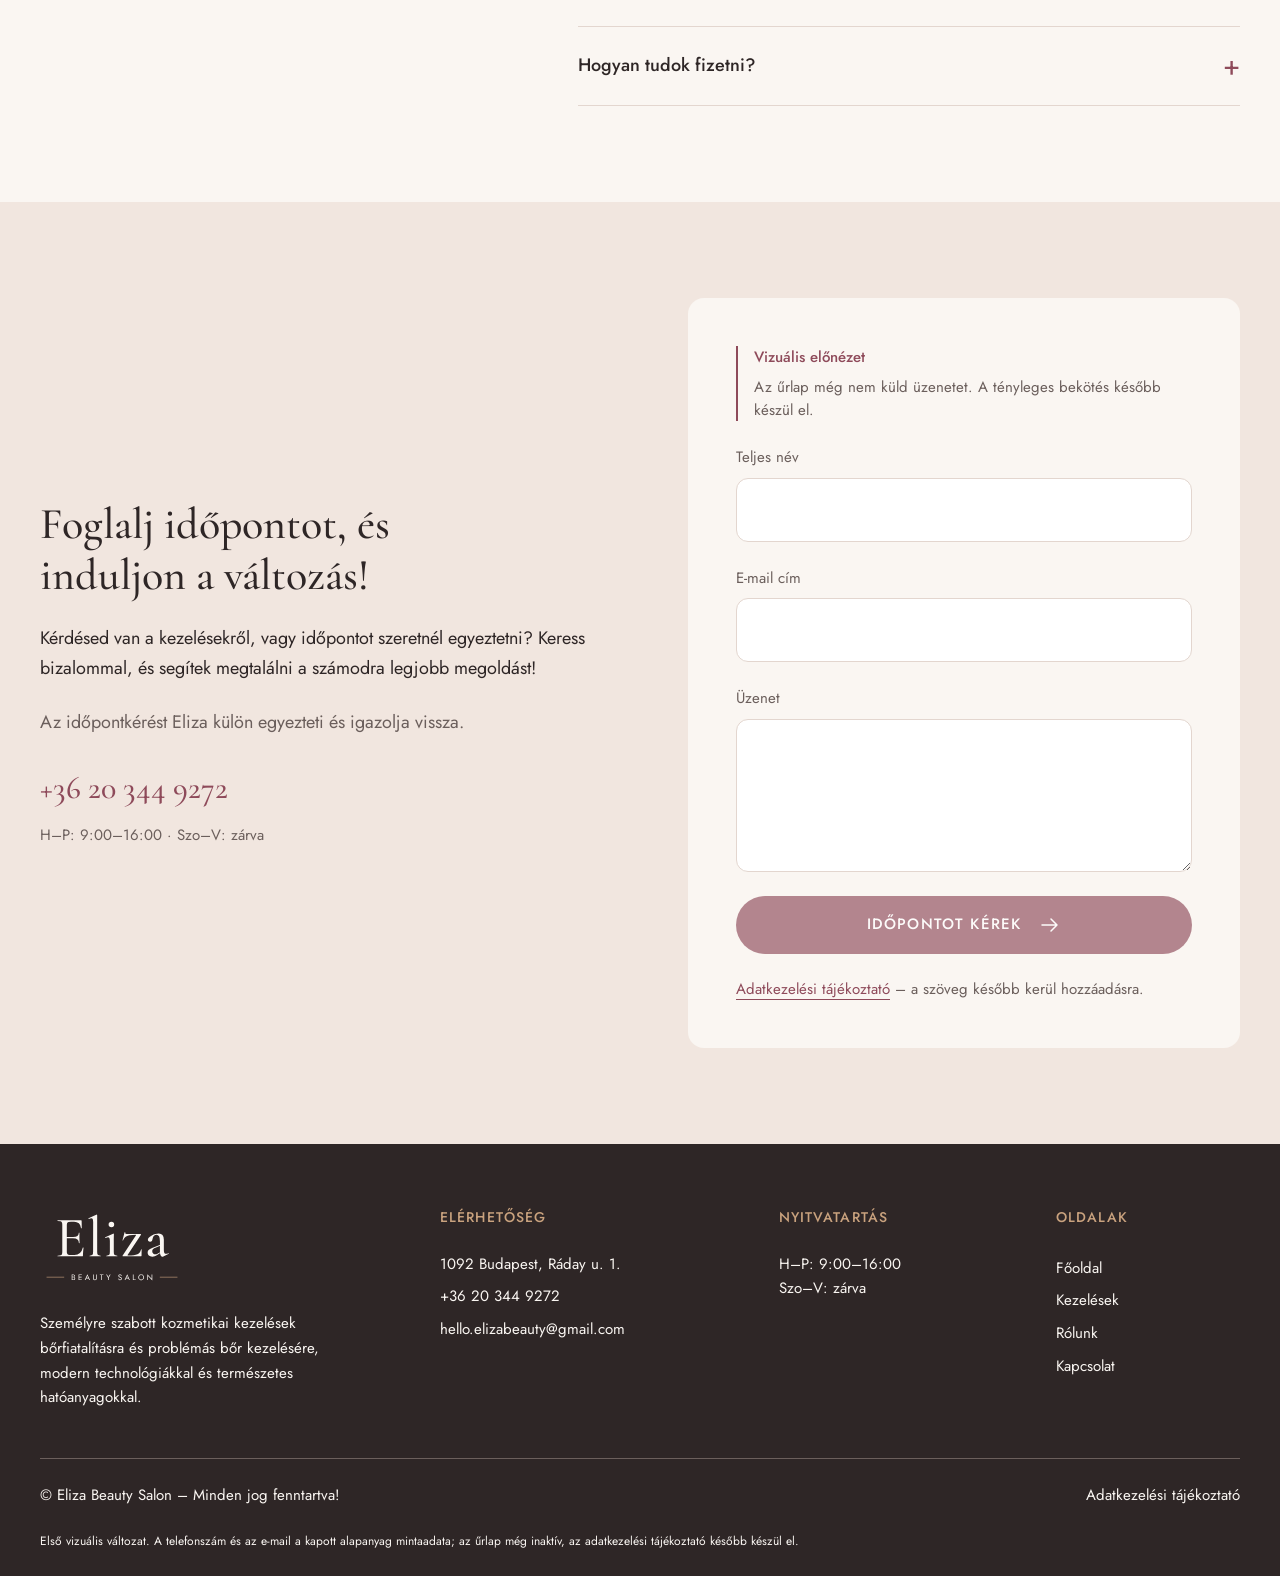
==== commit 63b1c60c: "feat: kapcsolat oldal elkészítése" ====
--- a/index.html
+++ b/index.html
@@ -39,7 +39,7 @@
           <li><a href="./" aria-current="page">Főoldal</a></li>
           <li><a href="kezelesek/">Kezelések</a></li>
           <li><a href="rolunk/">Rólunk</a></li>
-          <li><a href="kapcsolat/" data-pending="Kapcsolat">Kapcsolat</a></li>
+          <li><a href="kapcsolat/">Kapcsolat</a></li>
         </ul>
         <a class="button button-primary header-cta" href="#idopontkeres">Időpontot kérek</a>
       </nav>
@@ -210,15 +210,15 @@
       </div>
       <div><h2 class="footer-heading">Elérhetőség</h2><address><p>1092 Budapest, Ráday u. 1.</p><p><a href="tel:+36203449272">+36 20 344 9272</a></p><p><a href="mailto:hello.elizabeauty@gmail.com">hello.elizabeauty@gmail.com</a></p></address></div>
       <div><h2 class="footer-heading">Nyitvatartás</h2><p>H–P: 9:00–16:00<br>Szo–V: zárva</p></div>
-      <nav aria-label="Lábléc navigáció"><h2 class="footer-heading">Oldalak</h2><ul><li><a href="./" aria-current="page">Főoldal</a></li><li><a href="kezelesek/">Kezelések</a></li><li><a href="rolunk/">Rólunk</a></li><li><a href="kapcsolat/" data-pending="Kapcsolat">Kapcsolat</a></li></ul></nav>
+      <nav aria-label="Lábléc navigáció"><h2 class="footer-heading">Oldalak</h2><ul><li><a href="./" aria-current="page">Főoldal</a></li><li><a href="kezelesek/">Kezelések</a></li><li><a href="rolunk/">Rólunk</a></li><li><a href="kapcsolat/">Kapcsolat</a></li></ul></nav>
     </div>
     <div class="container footer-bottom"><p>© Eliza Beauty Salon – Minden jog fenntartva!</p><a href="adatkezeles/" data-pending="Adatkezelési tájékoztató">Adatkezelési tájékoztató</a></div>
-    <p class="container preview-footer-note">Első vizuális változat. A telefonszám és az e-mail a kapott alapanyag mintaadata; a további oldalak még nem készültek el.</p>
+    <p class="container preview-footer-note">Első vizuális változat. A telefonszám és az e-mail a kapott alapanyag mintaadata; az űrlap még inaktív, az adatkezelési tájékoztató később készül el.</p>
   </footer>
 
   <dialog class="preview-dialog" aria-labelledby="preview-dialog-title" aria-describedby="preview-dialog-text">
-    <h2 id="preview-dialog-title">Ez az oldal később készül el</h2>
-    <p id="preview-dialog-text">Ebben a vizuális változatban a Főoldal, a Kezelések és a Rólunk oldal tekinthető meg.</p>
+    <h2 id="preview-dialog-title">Adatkezelési tájékoztató – később készül el</h2>
+    <p id="preview-dialog-text">Az adatkezelési tájékoztató szövege később, a kurzus sablonjából kerül hozzáadásra. Az űrlap ebben az előnézetben inaktív.</p>
     <form method="dialog"><button class="button button-primary" autofocus>Vissza az oldalhoz</button></form>
   </dialog>
 </body>
--- a/assets/css/styles.css
+++ b/assets/css/styles.css
@@ -311,6 +311,26 @@
   .value-card:nth-child(4), .value-card:last-child { grid-column: span 3; width: auto; justify-self: stretch; }
 }
 
+/* Contact page: one form, contact details precede it on small screens. */
+.contact-page-grid { display: grid; gap: var(--space-6); grid-template-areas: "intro" "details" "form"; }
+.contact-page-intro { grid-area: intro; min-width: 0; }
+.contact-page-intro > p { margin-top: var(--space-3); color: var(--muted); }
+.contact-page-details { grid-area: details; min-width: 0; padding: var(--space-4); background: var(--powder); border-radius: 16px; }
+.contact-page-details h2 { margin-bottom: var(--space-4); }
+.contact-page-details address p + p { margin-top: var(--space-3); }
+.contact-detail-label { display: block; margin-bottom: 8px; color: var(--muted); font-size: 14px; }
+.contact-page-details a { overflow-wrap: anywhere; text-underline-offset: 4px; }
+.contact-page-phone { font: 500 28px/1.2 var(--font-heading); text-decoration: none; }
+.contact-page-hours { margin-top: var(--space-4); padding-top: var(--space-3); border-top: 1px solid var(--line); }
+.contact-page-hours h3 { margin-bottom: var(--space-2); }
+.contact-page-form { grid-area: form; min-width: 0; background: var(--powder); }
+@media (min-width: 1024px) {
+  .contact-page-grid { grid-template-columns: minmax(0, 1.2fr) minmax(0, .8fr); grid-template-areas: "intro details" "form details"; column-gap: var(--space-8); row-gap: var(--space-4); align-items: start; }
+  .contact-page-details { padding: var(--space-6); }
+  .contact-page-phone { font-size: 36px; }
+  .contact-detail-label { font-size: 15px; }
+}
+
 @media (prefers-reduced-motion: reduce) {
   html { scroll-behavior: auto; }
   *, *::before, *::after { transition: none !important; }
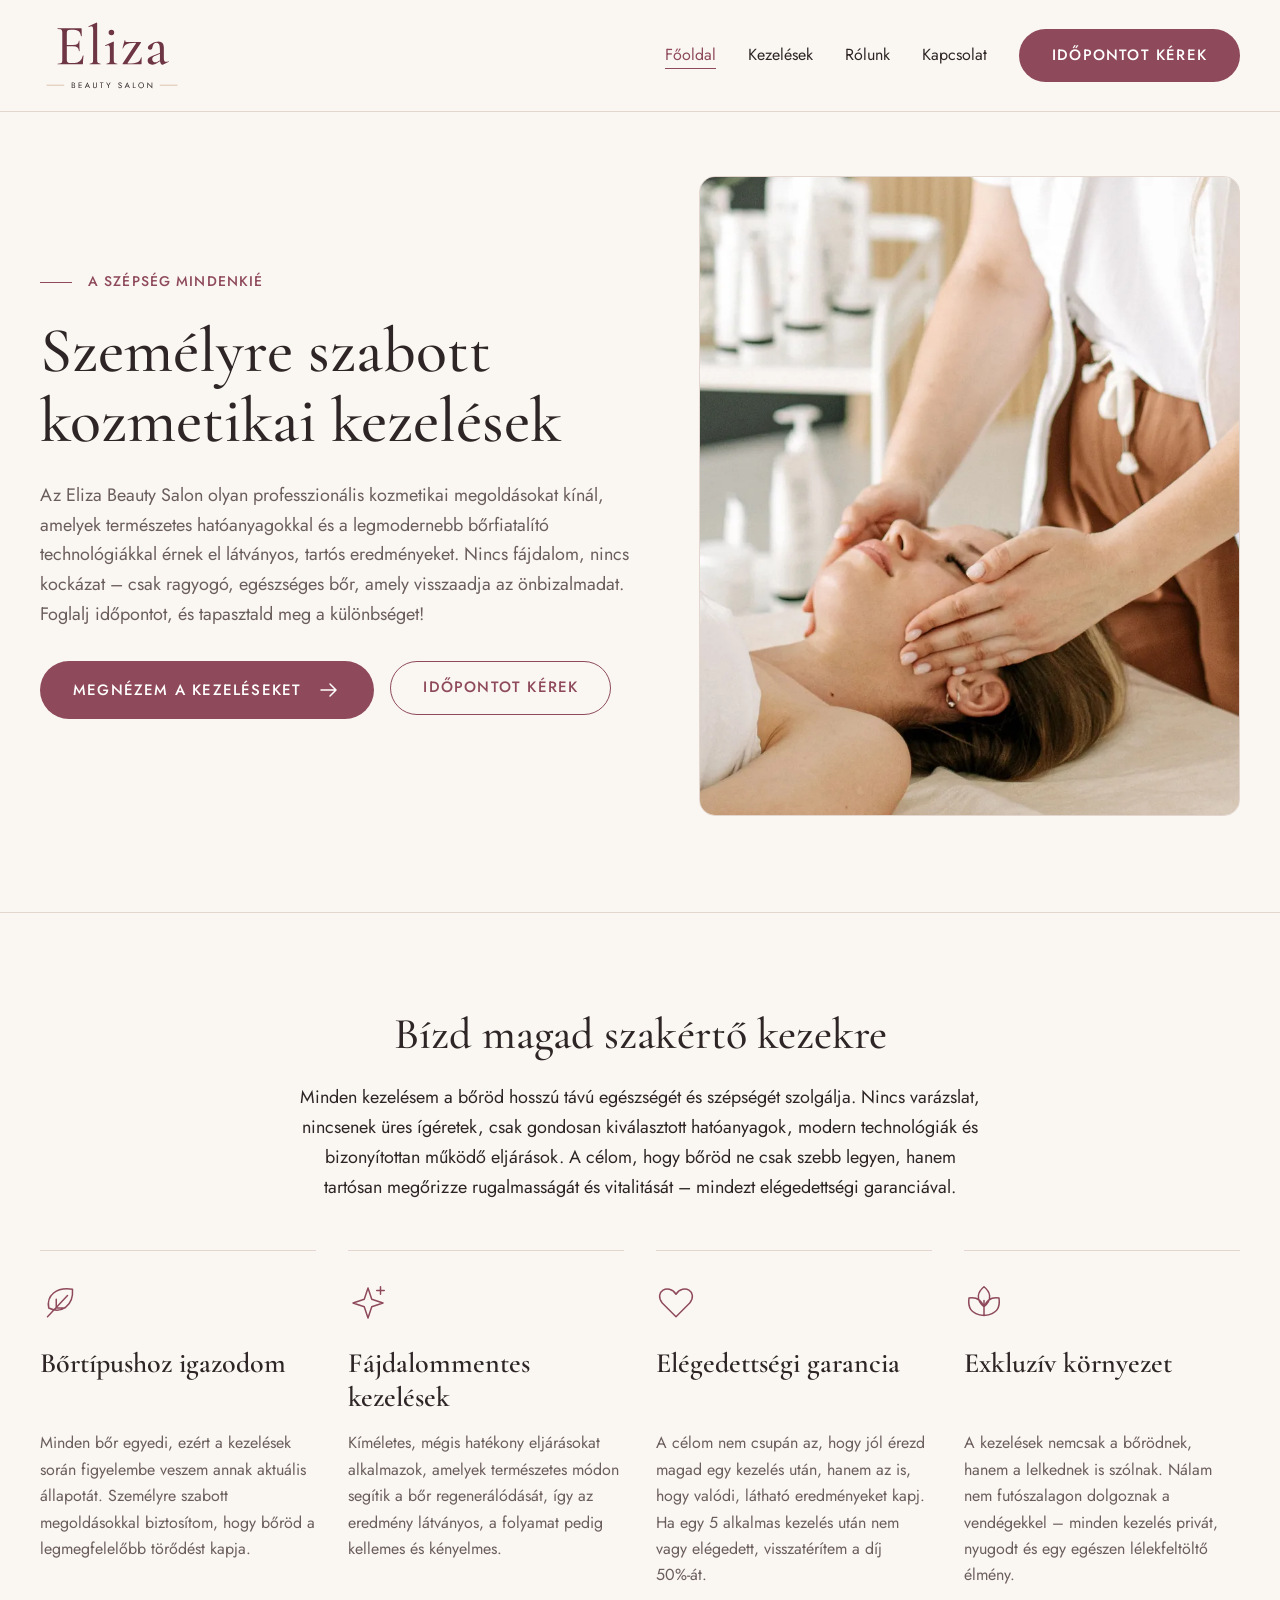
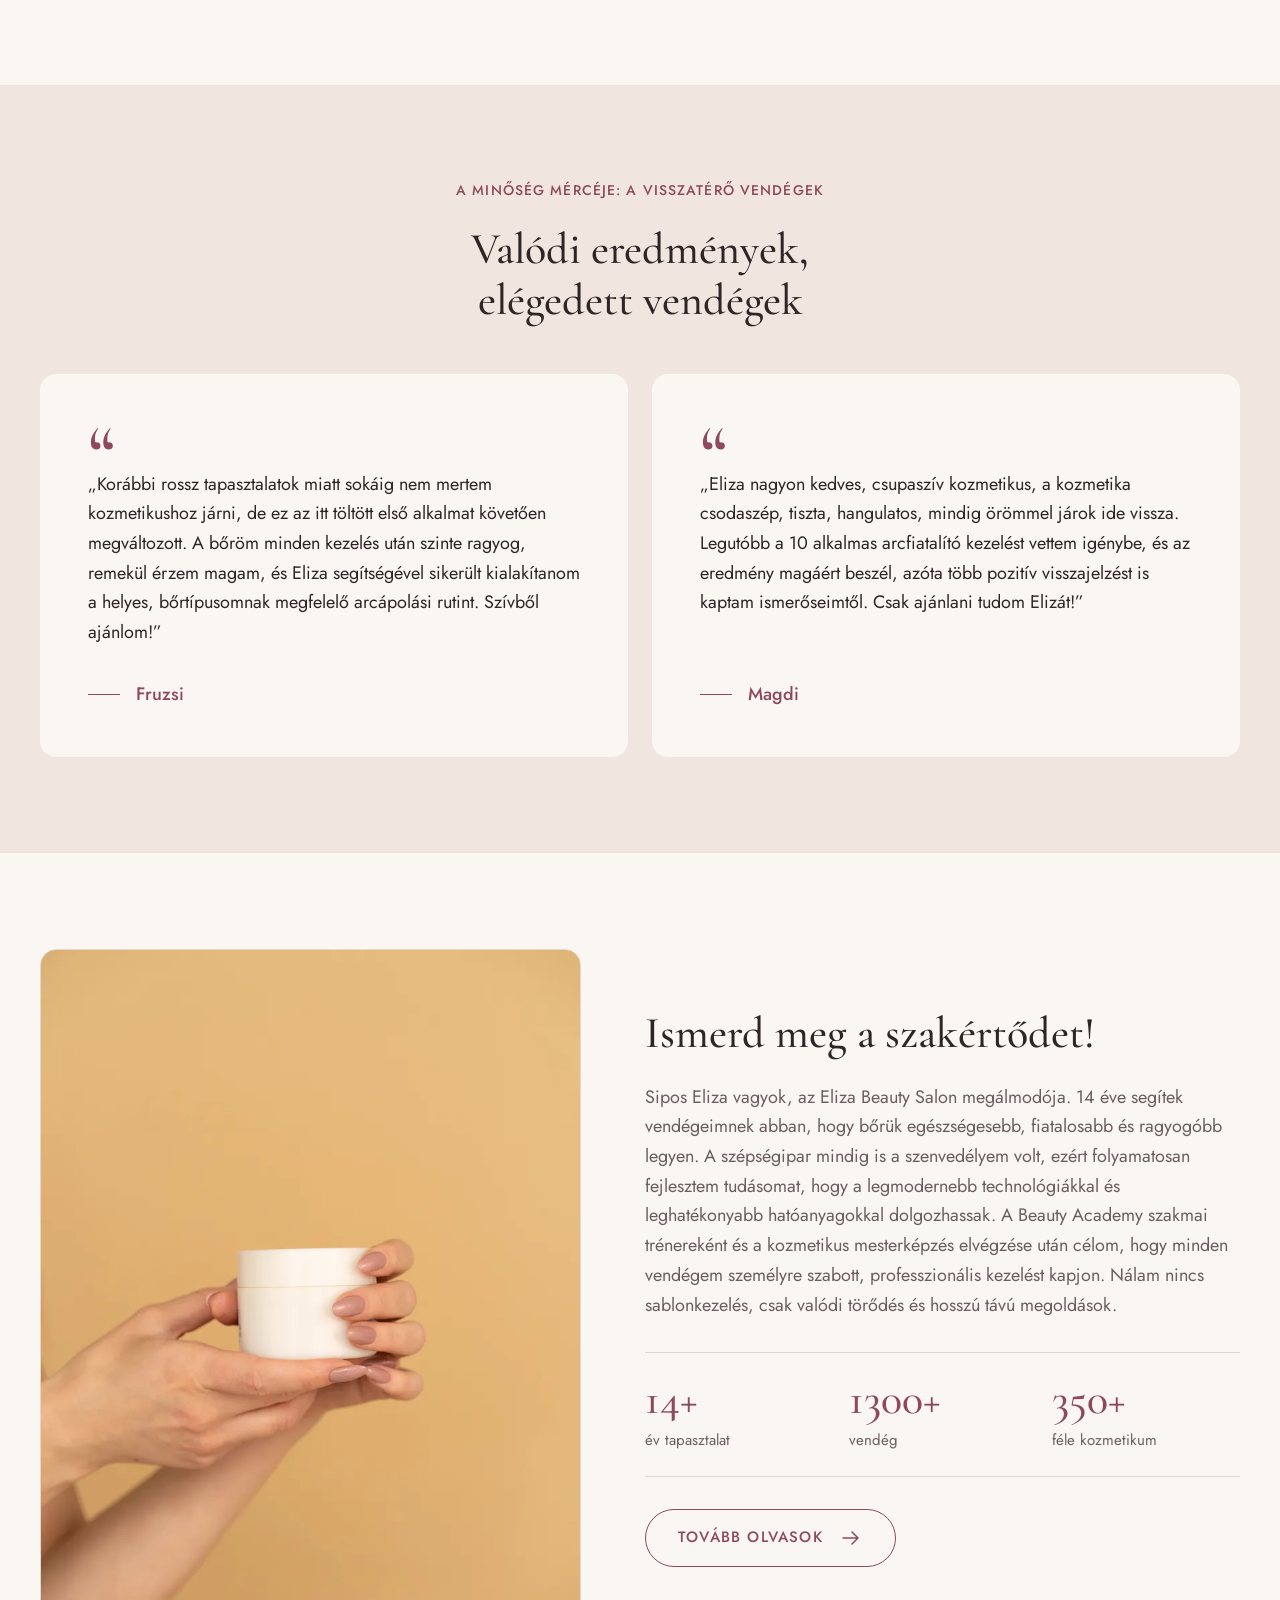
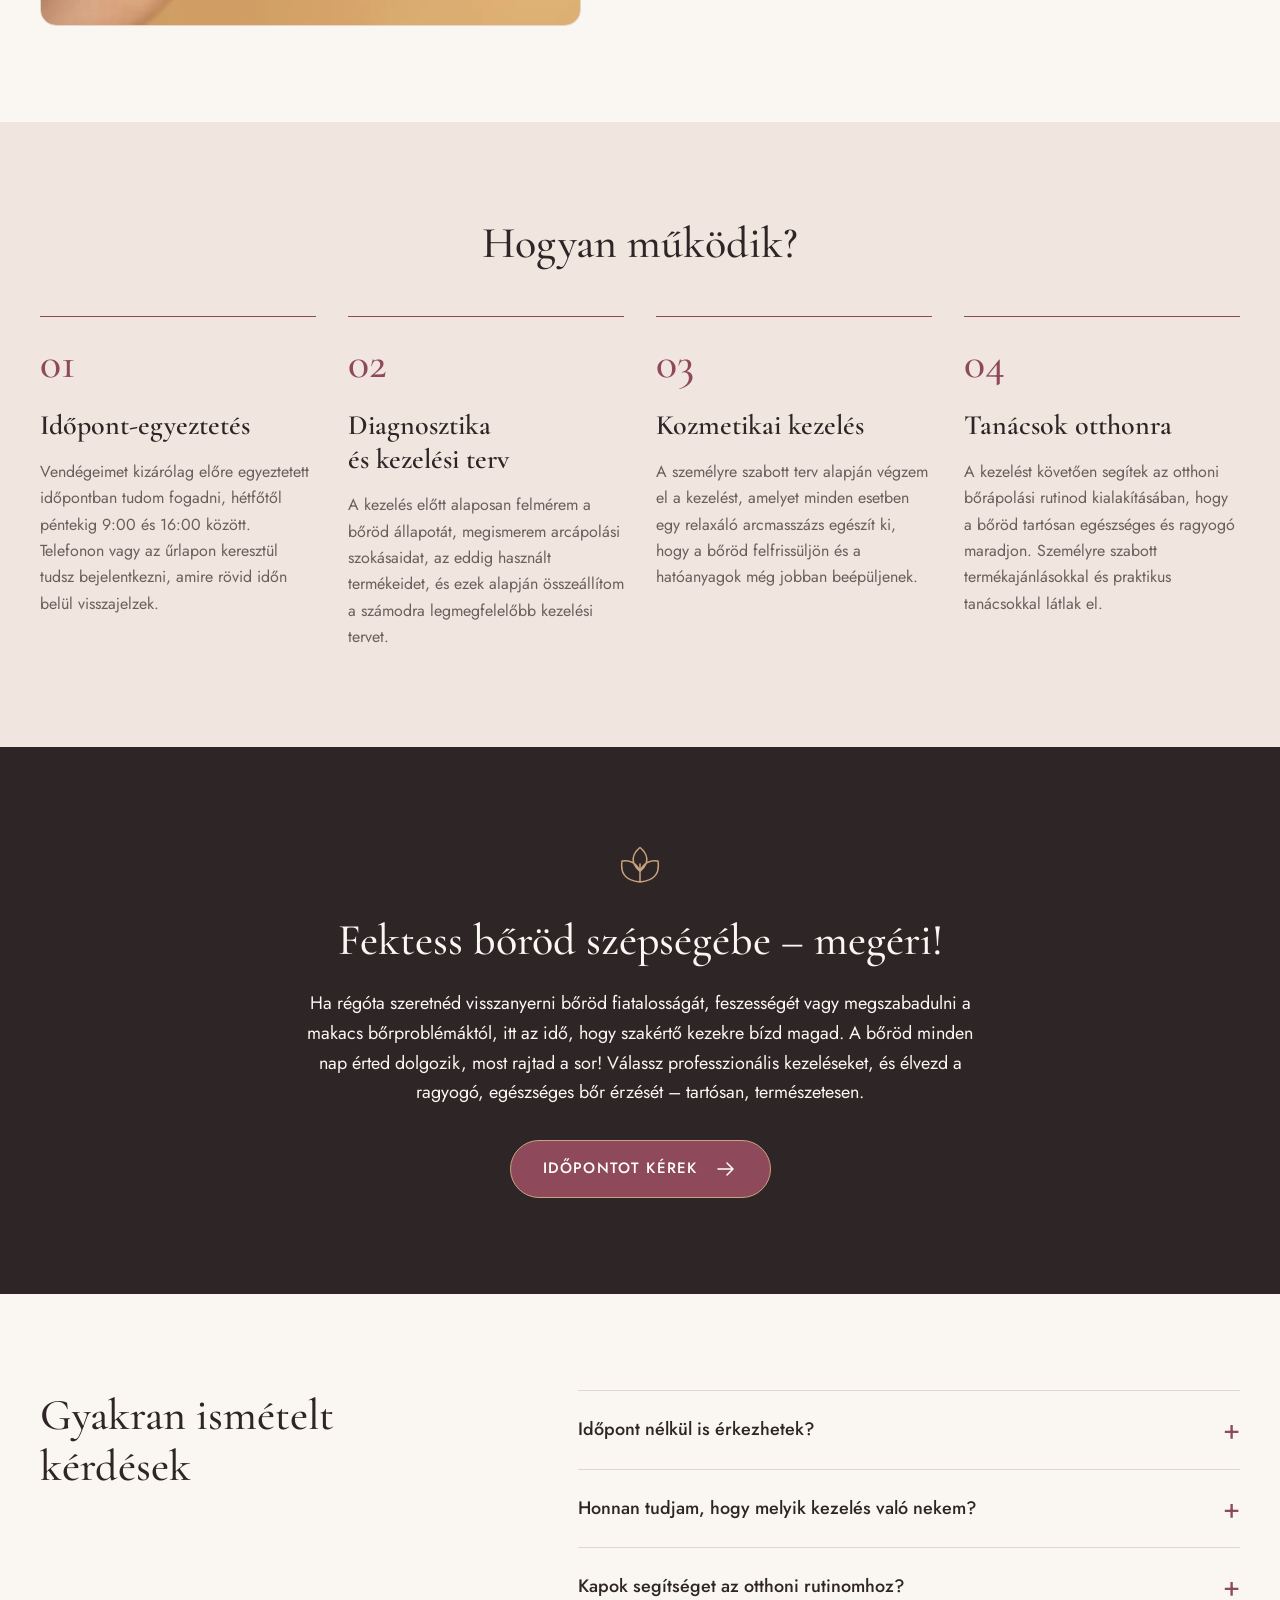
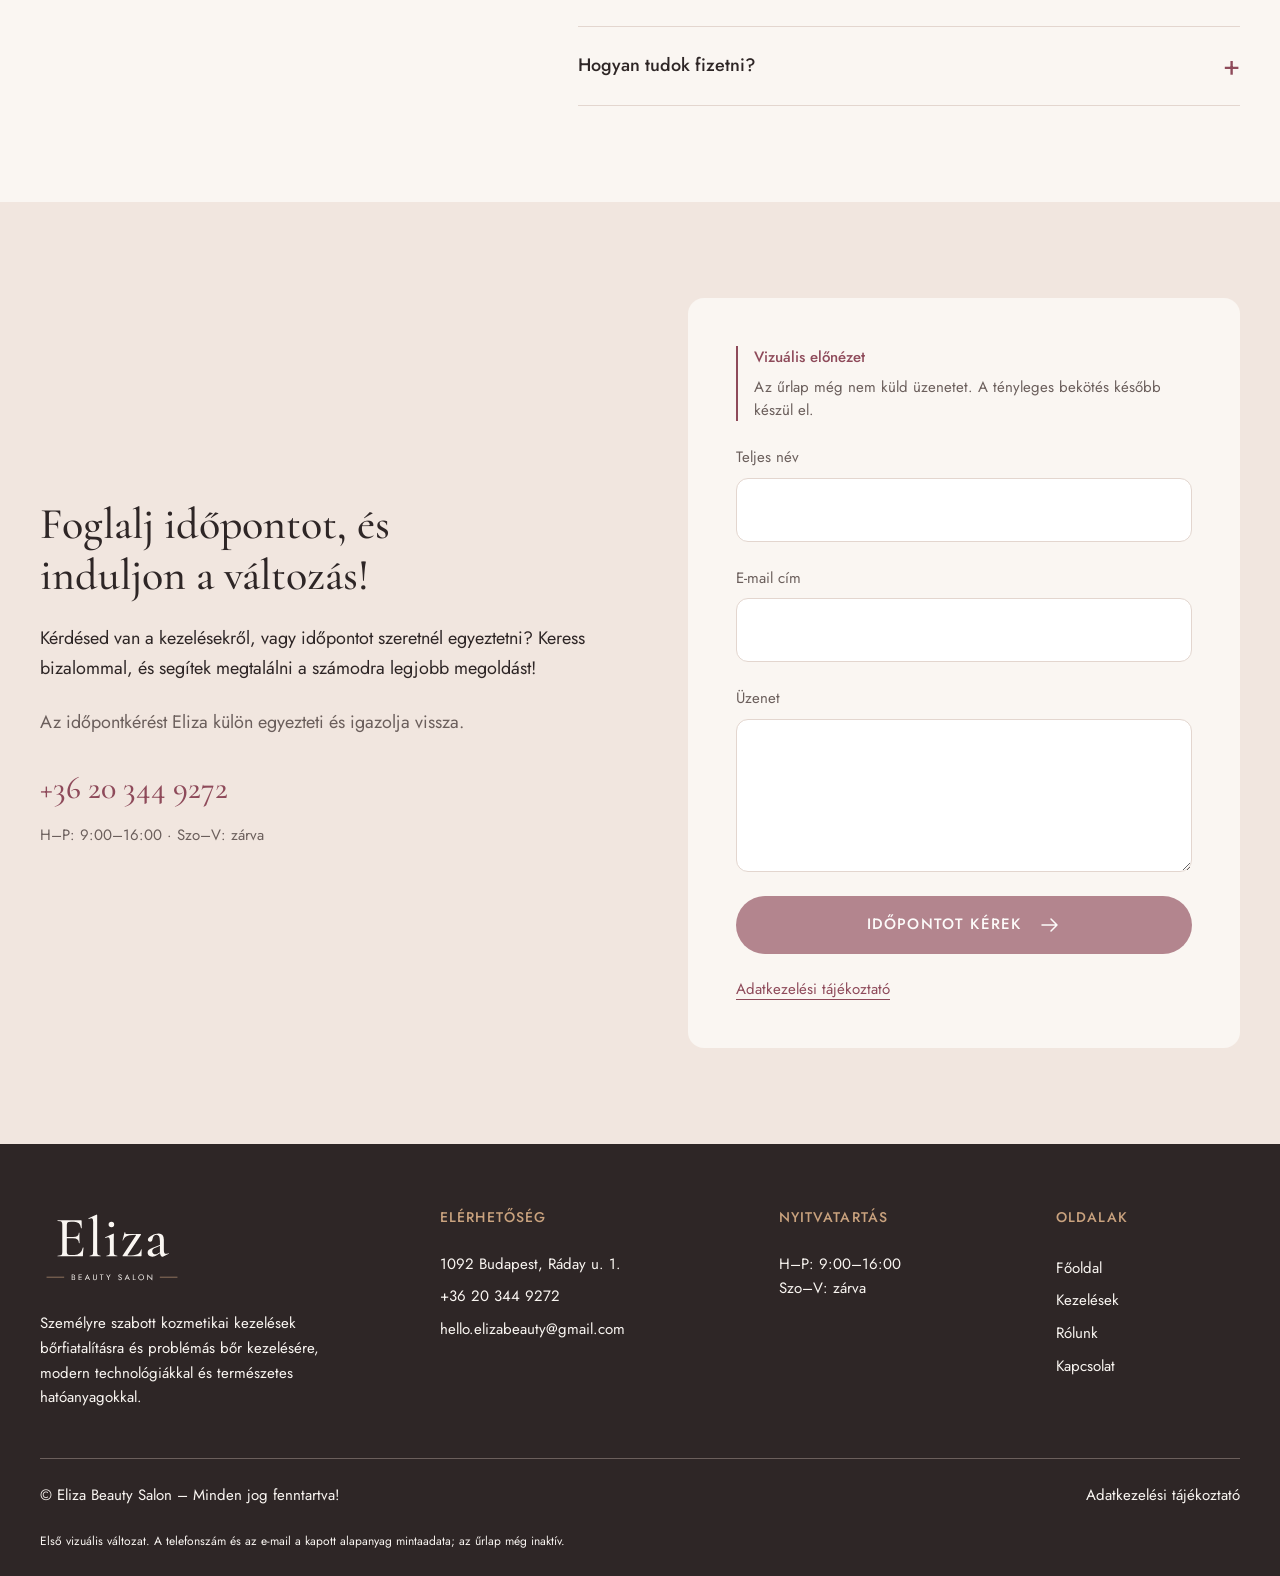
==== commit ef8e6688: "feat: adatkezelési tájékoztató és helyi betűkészletek" ====
--- a/index.html
+++ b/index.html
@@ -4,14 +4,11 @@
   <meta charset="utf-8">
   <meta name="viewport" content="width=device-width, initial-scale=1">
   <meta name="description" content="Eliza Beauty Salon – személyre szabott kozmetikai kezelések bőrfiatalításra és problémás bőr ápolására.">
-  <meta name="robots" content="noindex, nofollow">
   <meta name="theme-color" content="#FAF6F2">
   <title>Eliza Beauty Salon – Személyre szabott kozmetikai kezelések</title>
   <link rel="icon" href="logo/favicon.svg" type="image/svg+xml">
   <link rel="alternate icon" href="logo/favicon.png" type="image/png">
-  <link rel="preconnect" href="https://fonts.googleapis.com">
-  <link rel="preconnect" href="https://fonts.gstatic.com" crossorigin>
-  <link href="https://fonts.googleapis.com/css2?family=Cormorant+Garamond:wght@500;600&family=Jost:wght@400;500&display=swap" rel="stylesheet">
+  <link rel="stylesheet" href="assets/css/fonts.css">
   <link rel="stylesheet" href="assets/css/styles.css">
   <script src="assets/js/main.js" defer></script>
 </head>
@@ -173,7 +170,7 @@
       </div>
     </section>
 
-    <section class="section contact-section" id="idopontkeres" aria-labelledby="contact-title">
+    <section class="section contact-section" id="idopontkeres" tabindex="-1" aria-labelledby="contact-title">
       <div class="container contact-grid">
         <div class="contact-copy">
           <h2 id="contact-title">Foglalj időpontot, és induljon a változás!</h2>
@@ -196,7 +193,7 @@
               <button class="button button-primary" type="submit" disabled>Időpontot kérek <svg class="icon" aria-hidden="true"><use href="#icon-arrow"/></svg></button>
             </fieldset>
           </form>
-          <p class="small-text privacy-note"><a href="adatkezeles/" data-pending="Adatkezelési tájékoztató">Adatkezelési tájékoztató</a> – a szöveg később kerül hozzáadásra.</p>
+          <p class="small-text privacy-note"><a href="adatkezeles/">Adatkezelési tájékoztató</a></p>
         </div>
       </div>
     </section>
@@ -212,14 +209,9 @@
       <div><h2 class="footer-heading">Nyitvatartás</h2><p>H–P: 9:00–16:00<br>Szo–V: zárva</p></div>
       <nav aria-label="Lábléc navigáció"><h2 class="footer-heading">Oldalak</h2><ul><li><a href="./" aria-current="page">Főoldal</a></li><li><a href="kezelesek/">Kezelések</a></li><li><a href="rolunk/">Rólunk</a></li><li><a href="kapcsolat/">Kapcsolat</a></li></ul></nav>
     </div>
-    <div class="container footer-bottom"><p>© Eliza Beauty Salon – Minden jog fenntartva!</p><a href="adatkezeles/" data-pending="Adatkezelési tájékoztató">Adatkezelési tájékoztató</a></div>
-    <p class="container preview-footer-note">Első vizuális változat. A telefonszám és az e-mail a kapott alapanyag mintaadata; az űrlap még inaktív, az adatkezelési tájékoztató később készül el.</p>
+    <div class="container footer-bottom"><p>© Eliza Beauty Salon – Minden jog fenntartva!</p><a href="adatkezeles/">Adatkezelési tájékoztató</a></div>
+    <p class="container preview-footer-note">Első vizuális változat. A telefonszám és az e-mail a kapott alapanyag mintaadata; az űrlap még inaktív.</p>
   </footer>
 
-  <dialog class="preview-dialog" aria-labelledby="preview-dialog-title" aria-describedby="preview-dialog-text">
-    <h2 id="preview-dialog-title">Adatkezelési tájékoztató – később készül el</h2>
-    <p id="preview-dialog-text">Az adatkezelési tájékoztató szövege később, a kurzus sablonjából kerül hozzáadásra. Az űrlap ebben az előnézetben inaktív.</p>
-    <form method="dialog"><button class="button button-primary" autofocus>Vissza az oldalhoz</button></form>
-  </dialog>
 </body>
 </html>
--- a/assets/css/fonts.css
+++ b/assets/css/fonts.css
@@ -0,0 +1,36 @@
+/* Local variable fonts, SIL Open Font License 1.1. See assets/fonts/. */
+@font-face {
+  font-family: 'Cormorant Garamond';
+  font-style: normal;
+  font-weight: 500 600;
+  font-display: swap;
+  src: url(../fonts/cormorant-garamond-latin-ext.woff2) format('woff2');
+  unicode-range: U+0100-02BA, U+02BD-02C5, U+02C7-02CC, U+02CE-02D7, U+02DD-02FF, U+0304, U+0308, U+0329, U+1D00-1DBF, U+1E00-1E9F, U+1EF2-1EFF, U+2020, U+20A0-20AB, U+20AD-20C4, U+2113, U+2C60-2C7F, U+A720-A7FF;
+}
+
+@font-face {
+  font-family: 'Cormorant Garamond';
+  font-style: normal;
+  font-weight: 500 600;
+  font-display: swap;
+  src: url(../fonts/cormorant-garamond-latin.woff2) format('woff2');
+  unicode-range: U+0000-00FF, U+0131, U+0152-0153, U+02BB-02BC, U+02C6, U+02DA, U+02DC, U+0304, U+0308, U+0329, U+2000-206F, U+20AC, U+2122, U+2191, U+2193, U+2212, U+2215, U+FEFF, U+FFFD;
+}
+
+@font-face {
+  font-family: 'Jost';
+  font-style: normal;
+  font-weight: 400 500;
+  font-display: swap;
+  src: url(../fonts/jost-latin-ext.woff2) format('woff2');
+  unicode-range: U+0100-02BA, U+02BD-02C5, U+02C7-02CC, U+02CE-02D7, U+02DD-02FF, U+0304, U+0308, U+0329, U+1D00-1DBF, U+1E00-1E9F, U+1EF2-1EFF, U+2020, U+20A0-20AB, U+20AD-20C4, U+2113, U+2C60-2C7F, U+A720-A7FF;
+}
+
+@font-face {
+  font-family: 'Jost';
+  font-style: normal;
+  font-weight: 400 500;
+  font-display: swap;
+  src: url(../fonts/jost-latin.woff2) format('woff2');
+  unicode-range: U+0000-00FF, U+0131, U+0152-0153, U+02BB-02BC, U+02C6, U+02DA, U+02DC, U+0304, U+0308, U+0329, U+2000-206F, U+20AC, U+2122, U+2191, U+2193, U+2212, U+2215, U+FEFF, U+FFFD;
+}
--- a/assets/css/styles.css
+++ b/assets/css/styles.css
@@ -172,11 +172,6 @@
 .footer-bottom { display: flex; flex-direction: column; gap: 16px; border-top: 1px solid var(--muted); margin-top: var(--space-6); padding-top: var(--space-3); }
 .site-footer .preview-footer-note { max-width: 1200px; padding-block: var(--space-3); font-size: 12px; }
 
-.preview-dialog { background: var(--cream); color: var(--cocoa); width: min(560px, calc(100% - 40px)); max-height: calc(100dvh - 40px); padding: 32px; border: 1px solid var(--line); border-radius: 16px; }
-.preview-dialog::backdrop { background: rgb(46 38 38 / .55); }
-.preview-dialog p { margin-block: 24px; }
-.preview-dialog h2 { font-size: 32px; }
-
 @media (min-width: 768px) {
   body { font-size: 18px; }
   .kicker { font-size: 14px; }
@@ -331,6 +326,29 @@
   .contact-detail-label { font-size: 15px; }
 }
 
+/* Privacy notice: readable prose, local typography, shared navigation. */
+.privacy-content { max-width: 800px; }
+.privacy-heading { margin-bottom: var(--space-4); }
+.privacy-heading > .small-text { margin-top: var(--space-3); color: var(--muted); }
+.privacy-project-note { padding: var(--space-3); border-left: 3px solid var(--rose); border-radius: 0 16px 16px 0; background: var(--powder); margin-bottom: var(--space-4); }
+.privacy-content p { max-width: 680px; }
+.privacy-content a { overflow-wrap: anywhere; text-underline-offset: 4px; }
+.privacy-contents ul, .privacy-content section > ul { padding-left: var(--space-3); }
+.privacy-content li + li { margin-top: 8px; }
+.privacy-content section { margin-top: var(--space-6); padding-top: var(--space-4); border-top: 1px solid var(--line); }
+.privacy-content section > h2 { margin-bottom: var(--space-3); }
+.privacy-content section > h3 { margin-top: var(--space-4); margin-bottom: var(--space-2); }
+.privacy-content section > p + ul, .privacy-content section > ul + p, .privacy-content address + p { margin-top: var(--space-3); }
+.privacy-content address { margin-top: var(--space-3); }
+.privacy-data { margin: 0 0 var(--space-3); }
+.privacy-data > div { padding-block: var(--space-2); border-bottom: 1px solid var(--line); }
+.privacy-data dt { color: var(--muted); }
+.privacy-data dd { margin: 4px 0 0; overflow-wrap: anywhere; }
+@media (min-width: 768px) {
+  .privacy-data > div { display: grid; grid-template-columns: 120px minmax(0, 1fr); gap: var(--space-3); }
+  .privacy-data dd { margin: 0; }
+}
+
 @media (prefers-reduced-motion: reduce) {
   html { scroll-behavior: auto; }
   *, *::before, *::after { transition: none !important; }
